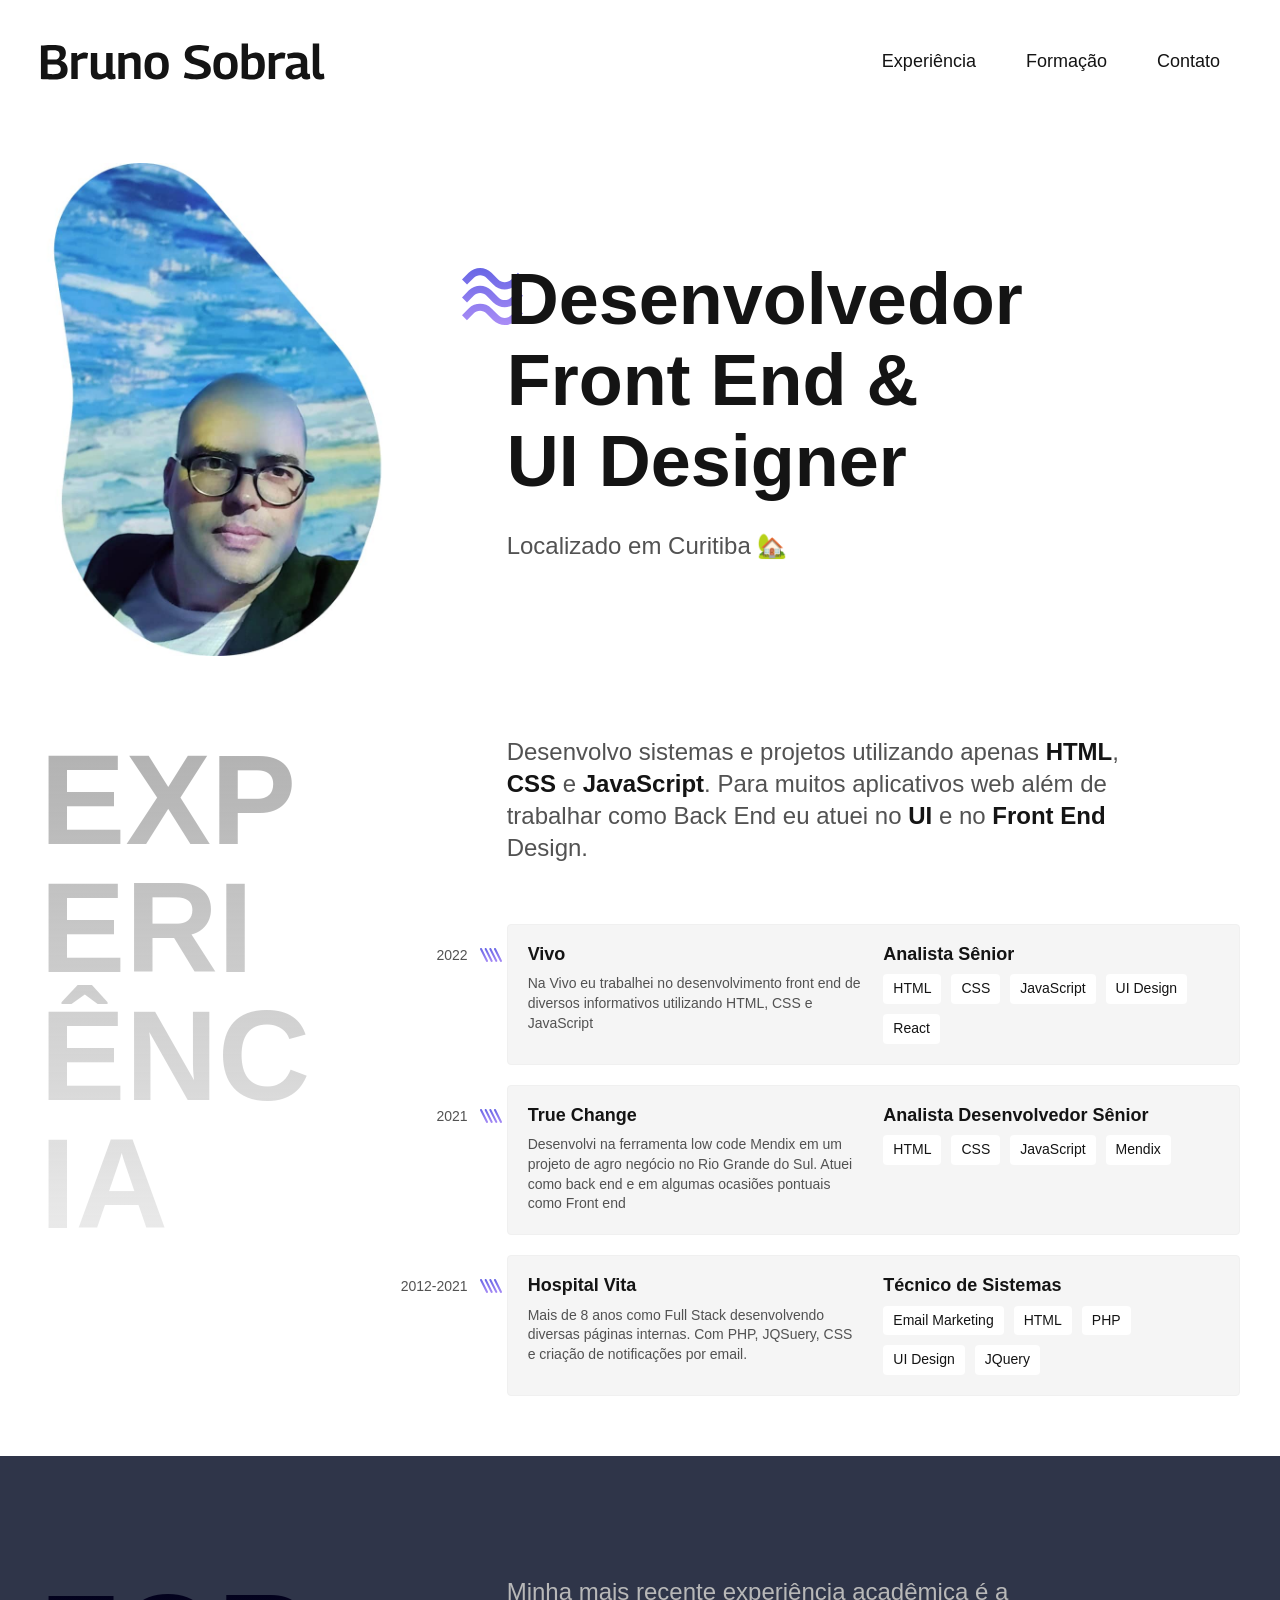
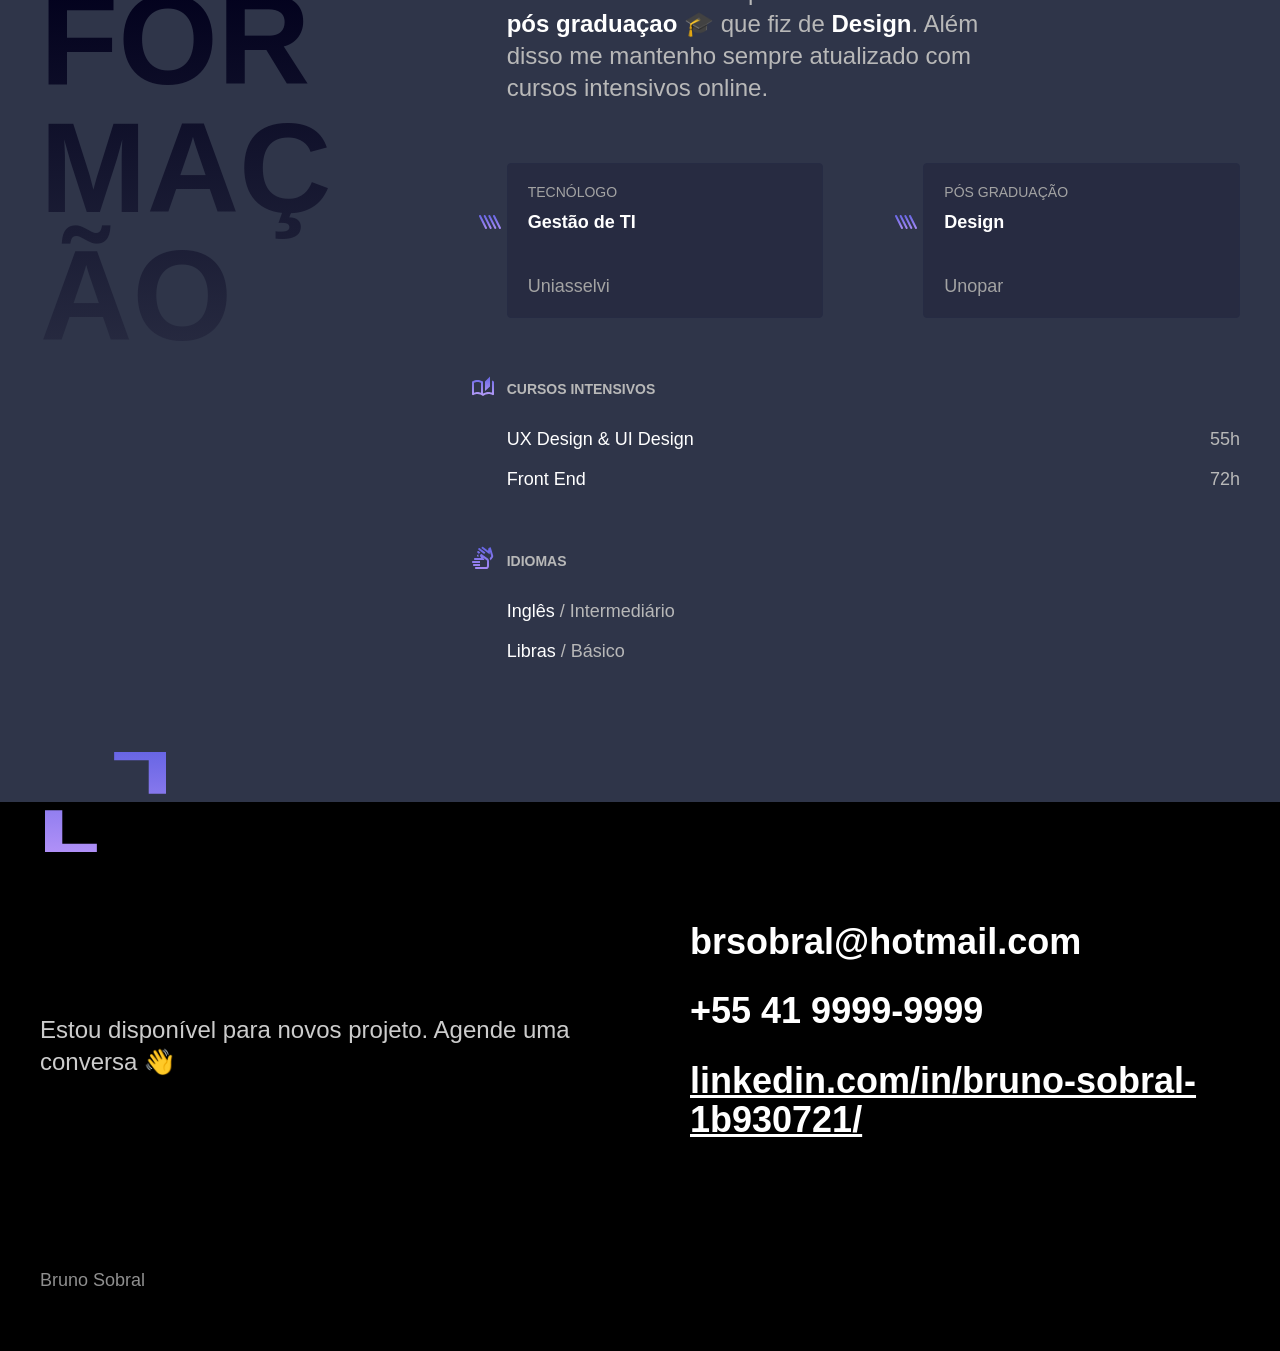
==== index.html @ 55699e75 "Commit inicial" ====
<!DOCTYPE html>
<html lang="pt-br">

<head>
  <meta charset="UTF-8">
  <meta name="viewport" content="width=device-width">
  <meta name="description" content="Desenvolvedor Front End & UI Designer Localizado em Curitiba">
  <title>Bruno Sobral - Desenvolvedor e Designer</title>
  <link rel="stylesheet" href="./css/style.min.css">
</head>

<body>
  <header class="header">
    <img src="./img2/marca.svg" alt="Bruno Sobral" width="285" height="37">
    <nav>
      <ul class="header-menu">
        <li><a href="#experiencia">Experiência</a></li>
        <li><a href="#formacao">Formação</a></li>
        <li><a href="#contato">Contato</a></li>
      </ul>
    </nav>
  </header>

  <main class="introducao">
    <img src="./img2/perfil.jpg" alt="Foto Perfil" width="387" height="520">
    <div>
      <h1>Desenvolvedor<br>Front End &<br> UI Designer</h1>
      <p>Localizado em Curitiba 🏡</p>
    </div>
  </main>

  <section class="experiencia" id="experiencia" aria-label="Experiência">
    <h2 class="subtitulo">Experiência</h2>
    <div>
      <p class="experiencia-texto">Desenvolvo sistemas e projetos
        utilizando apenas <strong>HTML</strong>,
        <strong>CSS</strong> e <strong>JavaScript</strong>.
        Para muitos aplicativos web além de trabalhar como Back End eu
        atuei no <strong>UI</strong> e no
        <strong>Front End</strong> Design.
      </p>

      <div class="empresa">
        <span class="empresa-ano">2022</span>
        <h3 class="empresa-titulo">Vivo</h3>
        <span class="empresa-titulo">Analista Sênior</span>
        <p class="empresa-texto">Na Vivo eu trabalhei no desenvolvimento front end de diversos informativos utilizando HTML, CSS e JavaScript</p>
        <ul class="empresa-habilidades">
          <li>HTML</li>
          <li>CSS</li>
          <li>JavaScript</li>
          <li>UI Design</li>
          <li>React</li>
        </ul>
      </div>

      <div class="empresa">
        <span class="empresa-ano">2021</span>
        <h3 class="empresa-titulo">True Change</h3>
        <span class="empresa-titulo">Analista Desenvolvedor Sênior</span>
        <p class="empresa-texto">Desenvolvi na ferramenta low code Mendix em um projeto de agro negócio no Rio Grande do Sul. Atuei como back end e em algumas ocasiões pontuais como Front end</p>
        <ul class="empresa-habilidades">
          <li>HTML</li>
          <li>CSS</li>
          <li>JavaScript</li>
          <li>Mendix</li>
        </ul>
      </div>

      <div class="empresa">
        <span class="empresa-ano">2012-2021</span>
        <h3 class="empresa-titulo">Hospital Vita</h3>
        <span class="empresa-titulo">Técnico de Sistemas</span>
        <p class="empresa-texto">Mais de 8 anos como Full Stack desenvolvendo diversas páginas internas. Com PHP, JQSuery, CSS e criação de notificações por email.</p>
        <ul class="empresa-habilidades">
          <li>Email Marketing</li>
          <li>HTML</li>
          <li>PHP</li>
          <li>UI Design</li>
          <li>JQuery</li>
        </ul>
      </div>
    </div>
  </section>

  <section class="formacao" id="formacao" aria-label="Formação">
    <div class="formacao-container">
      <h2 class="subtitulo">Formação</h2>
      <div>
        <p class="formacao-texto"> Minha mais recente
          experiência acadêmica é a
          <strong>pós graduaçao</strong> 🎓 que fiz de <strong>Design</strong>.
          Além disso me mantenho sempre atualizado
          com cursos intensivos online.
        </p>

        <ul class="faculdade-lista">
          <li class="faculdade">
            <span class="faculdade-tipo">Tecnólogo</span>
            <h3 class="faculdade-curso">Gestão de TI</h3>
            <span class="faculdade-instituicao">Uniasselvi</span>
          </li>
          <li class="faculdade">
            <span class="faculdade-tipo">Pós Graduação</span>
            <h3 class="faculdade-curso">Design</h3>
            <span class="faculdade-instituicao">Unopar</span>
          </li>
        </ul>

        <div class="formacao-extra">
          <div class="cursos">
            <h3>Cursos Intensivos</h3>
            <ul>
              <li>UX Design & UI Design <span>55h</span></li>
              <li>Front End <span>72h</span></li>
            </ul>
          </div>

          <div class="idiomas">
            <h3>Idiomas</h3>
            <ul>
              <li>Inglês <span>/ Intermediário</span></li>
              <li>Libras <span>/ Básico</span></li>
            </ul>
          </div>
        </div>

      </div>
    </div>
  </section>

  <footer class="footer" id="contato">
    <div class="footer-container">
      <p class="footer-texto">Estou disponível para novos projeto. Agende uma conversa 👋</p>
      <ul class="footer-contato">
        <li>brsobral@hotmail.com</li>
        <li>+55 41 9999-9999</li>
        <li><a href="/">linkedin.com/in/bruno-sobral-1b930721/</a></li>
      </ul>
      <p class="footer-copy">Bruno Sobral</p>
    </div>
  </footer>


</body>

</html>
---- css/style.min.css ----
.header{display:flex;justify-content:space-between;align-items:center;padding:40px 20px;margin:0 auto;max-width:1200px}.header-menu{display:flex;gap:10px;flex-wrap:wrap;justify-content:center}.header-menu a{font-size:1.125rem;line-height:1.3;padding:10px 20px;text-decoration:none;color:#141414;display:block}@media (max-width:800px){.header{flex-direction:column;gap:40px;padding:20px}.header a{background:#f5f5f5;border-radius:4px}}body{margin:0;font-family:"Fira Sans",Arial,sans-serif;color:#141414}h1,h2,h3,p{margin:0}ul{margin:0;padding:0;list-style:none}img{max-width:100%;height:auto;display:block}.subtitulo{font-size:8rem;line-height:1;text-transform:uppercase;word-break:break-all;max-width:4ch}@media (max-width:800px){.subtitulo{font-size:3rem;text-transform:capitalize;max-width:initial!important}}.introducao{max-width:1200px;padding:40px 20px;margin:0 auto;display:grid;grid-template-columns:1fr 2fr;gap:100px;align-items:center}.introducao h1{font-size:4.5rem;line-height:1.125;margin-bottom:30px;position:relative}.introducao h1::before{content:"";display:block;width:61px;height:57px;background:url("../img2/ondas2.svg") no-repeat center;position:absolute;z-index:-1;top:9px;left:-45px}.introducao p{font-size:1.5rem;color:#525252}@media (max-width:1000px){.introducao h1{font-size:3rem}}@media (max-width:800px){.introducao{grid-template-columns:1fr 1fr;gap:40px}.introducao h1{font-size:2rem}.introducao h1::before{background:url("../img2/setas_big_icon.svg") no-repeat center;width:30px;height:10px;left:0;top:-10px}}@media (max-width:400px){.introducao img{display:none}.introducao{grid-template-columns:1fr}}.experiencia{max-width:1200px;padding:40px 20px;margin:0 auto;display:grid;grid-template-columns:1fr 2fr;gap:100px}.experiencia .subtitulo{background:linear-gradient(#8f8f8fb3,#fff);-webkit-background-clip:text;-webkit-text-fill-color:transparent;-moz-text-fill-color:transparent;-moz-background-clip:text}.experiencia-texto{font-size:1.5rem;line-height:1.33;margin-bottom:60px;max-width:50ch;color:#525252}.experiencia-texto strong{color:#141414}.empresa{display:grid;grid-template-columns:1fr 1fr;padding:20px;background:#f5f5f5;border:1px solid #f0f0f0;margin-bottom:20px;border-radius:4px;position:relative;gap:10px 20px}.empresa::before{content:"";display:block;width:22.04px;height:14.04px;background:url("../img2/chuva.svg");position:absolute;top:23px;left:-28px}.empresa-ano{position:absolute;top:22px;left:-120px;color:#525252;font-size:.875rem;width:80px;text-align:right}.empresa-titulo{font-size:1.125rem;line-height:1.1;font-weight:700}.empresa-texto{font-size:.875rem;line-height:1.4;color:#525252}.empresa-habilidades{display:flex;flex-wrap:wrap;gap:10px;align-content:start}.empresa-habilidades li{font-size:.875rem;line-height:1.4;border-radius:4px;background:#fff;padding:5px 10px}@media (max-width:800px){.experiencia{grid-template-columns:1fr;gap:40px}.experiencia .subtitulo{color:#e0e0e0;-webkit-text-fill-color:#141414;padding:0!important}.experiencia-texto{font-size:1.25rem}.empresa-ano{position:initial;order:1;width:initial;text-align:left}.empresa::before{width:17.25px;height:16px;background:url("../img2/ondas.svg");top:21px;left:-10px}}@media (max-width:400px){.empresa{grid-template-columns:1fr}}.formacao{background:#2f3549;color:#fff}.formacao-container{max-width:1200px;padding:120px 20px;margin:0 auto;display:grid;grid-template-columns:1fr 2fr;gap:100px;position:relative}.formacao-container::after{content:"";display:block;width:130px;height:100px;background:url(../img2/setas2.svg) no-repeat center;position:absolute;bottom:-50px;left:20px}.formacao .subtitulo{background:linear-gradient(#01001c,#484f60);-webkit-background-clip:text;-webkit-text-fill-color:transparent;-moz-text-fill-color:transparent;-moz-background-clip:text;max-width:5ch}.formacao-texto{font-size:1.5rem;line-height:1.33;max-width:40ch;margin-bottom:60px;color:#b8b8b8}.formacao-texto strong{color:#fff}.faculdade-lista{display:flex;flex-wrap:wrap;gap:100px;margin-bottom:60px}.faculdade{background:#272b41;padding:20px;border-radius:4px;flex:1;display:flex;flex-direction:column;border:1px solid #262b43}.faculdade-tipo{font-size:.875rem;text-transform:uppercase;color:#a3a3a3;margin-bottom:10px}.faculdade-curso{flex:1;font-size:1.125rem;line-height:1.4;margin-bottom:40px;position:relative}.faculdade-curso::before{content:"";display:block;width:22.04px;height:14.04px;background:url("../img2/chuva.svg");position:absolute;left:-49px;top:5px}.faculdade-instituicao{font-size:1.125rem;color:#a3a3a3}.cursos{margin-bottom:60px}.formacao-extra h3{font-size:.875rem;line-height:1.4rem;color:#b8b8b8;text-transform:uppercase;margin-bottom:30px;position:relative}.formacao-extra h3::before{display:block;content:"";width:24px;height:24px;background:url(../img2/book.svg) no-repeat center center;position:absolute;left:-36px;top:-4px}.cursos h3::before{background:url(../img2/book.svg) no-repeat center center}.idiomas h3::before{background:url(../img2/language.svg) no-repeat center center}.formacao-extra li{font-size:1.125rem;line-height:1.1;margin-bottom:20px}.formacao-extra span{color:#b8b8b8}.cursos li{display:flex;justify-content:space-between}@media (max-width:800px){.formacao-container{grid-template-columns:1fr;padding:60px 20px;gap:40px}.formacao .subtitulo{color:#fff;-webkit-text-fill-color:#fff}.formacao-texto{font-size:1.25rem}.faculdade-lista{gap:60px}.formacao-extra h3::before{position:initial;margin-bottom:10px}.faculdade-curso::before{background:url("../img2/ondas.svg");width:17.25px;height:16px;left:-29px;top:3px}}@media (max-width:400px){.faculdade-lista{gap:40px}}.footer{background:#000}.footer-container{max-width:1200px;padding:120px 20px 60px 20px;margin:0 auto;display:grid;grid-template-columns:1fr 1fr;gap:100px;align-items:center}.footer-texto{font-size:1.5rem;line-height:1.33;color:#ccc}.footer-contato li{font-weight:700;font-size:2.25rem;line-height:1.1;color:#fff;margin-bottom:30px}.footer-contato li a{color:#fff}.footer-copy{grid-column:1/-1;font-size:1.125rem;color:#8f8f8f}@media (max-width:800px){.footer-container{grid-template-columns:1fr;gap:40px}.footer-contato li{font-size:1.5rem}}
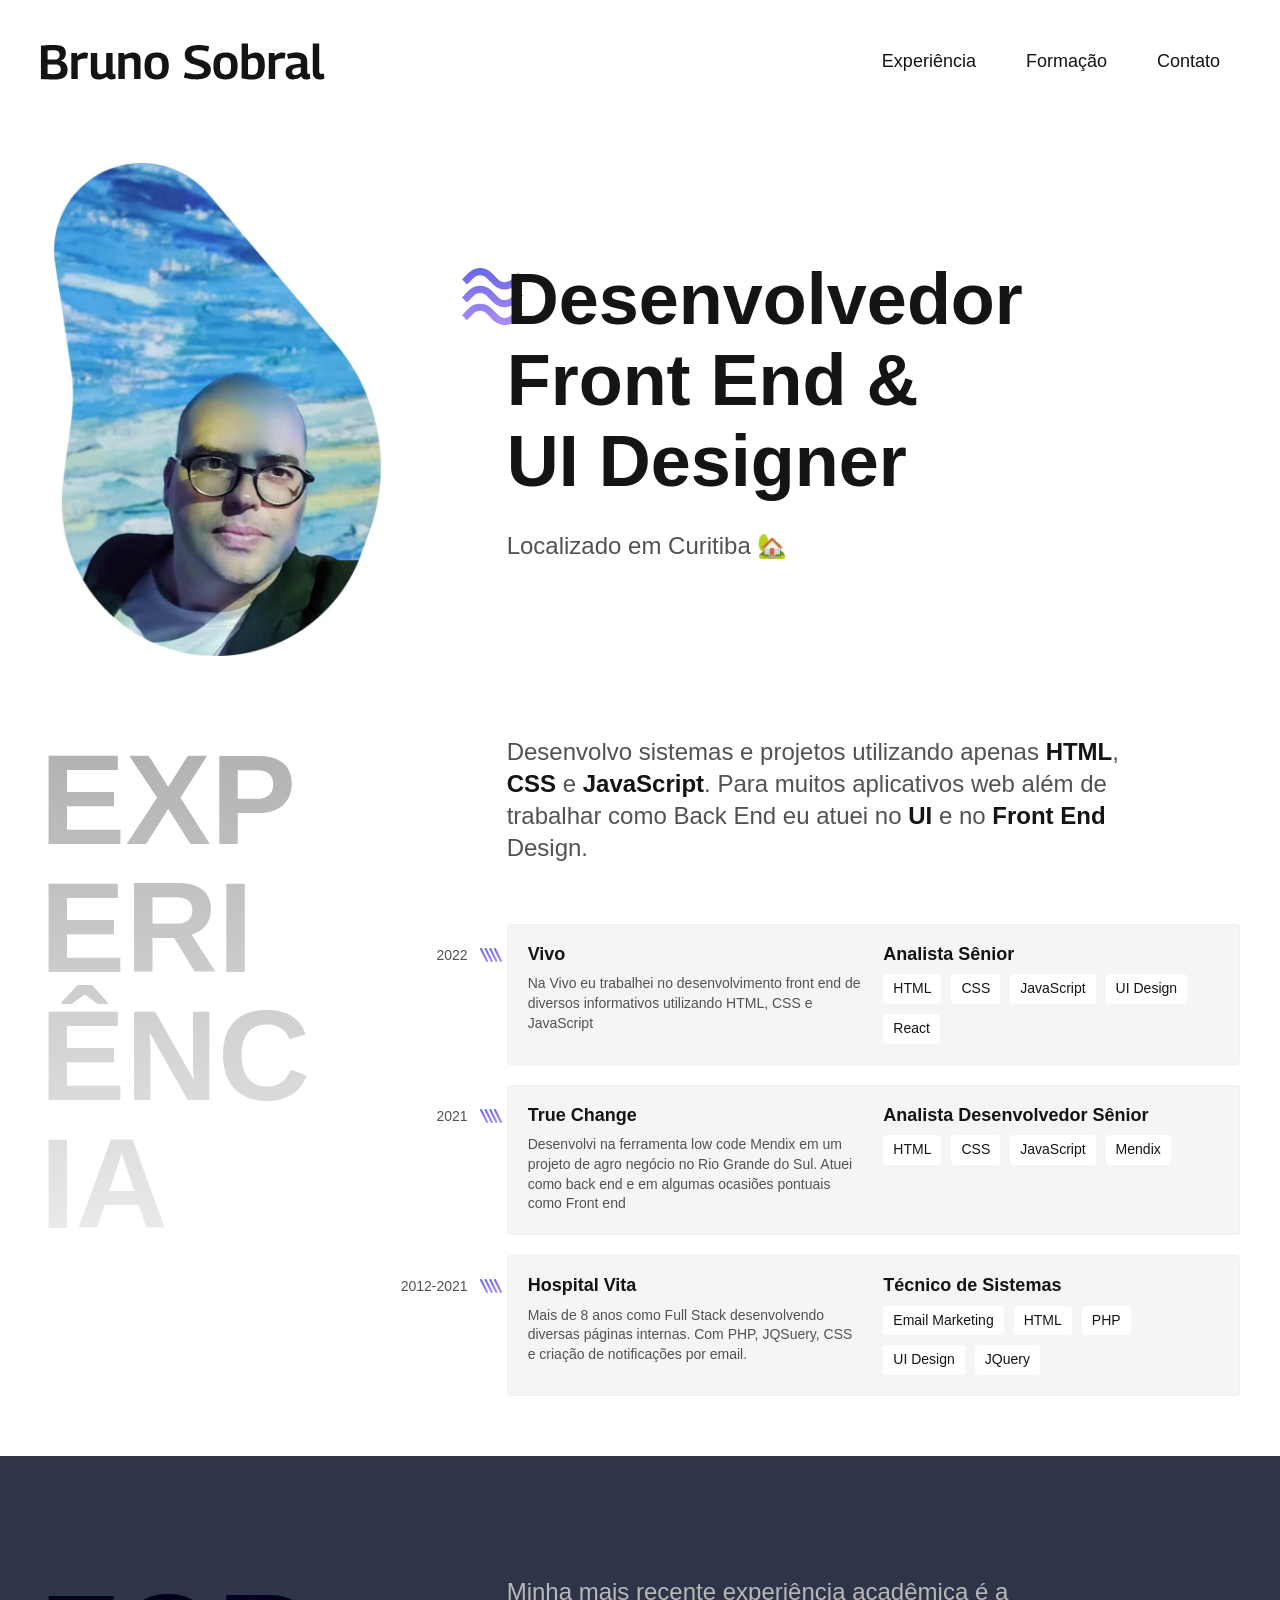
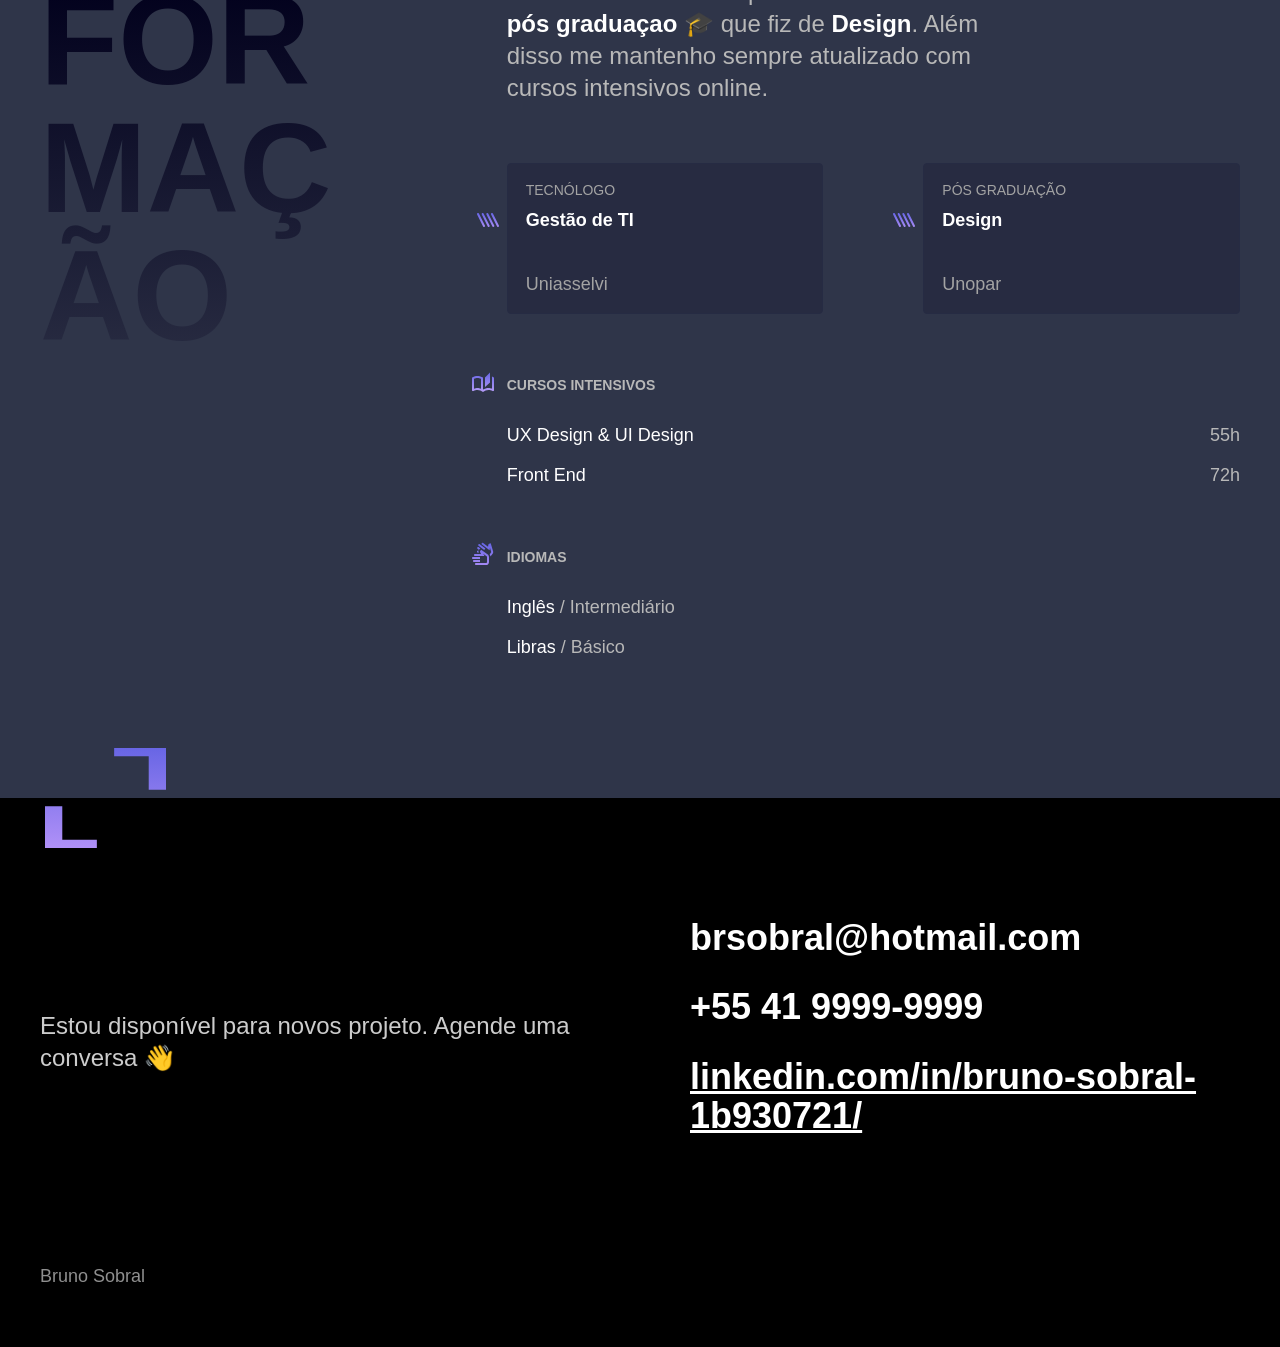
==== commit bd57714f: "favicon" ====
--- a/index.html
+++ b/index.html
@@ -7,6 +7,7 @@
   <meta name="description" content="Desenvolvedor Front End & UI Designer Localizado em Curitiba">
   <title>Bruno Sobral - Desenvolvedor e Designer</title>
   <link rel="stylesheet" href="./css/style.min.css">
+  <link rel="icon" href="./favicon.svg" type="image/sgv+xml">
 </head>
 
 <body>
--- a/css/style.min.css
+++ b/css/style.min.css
@@ -1 +1 @@
-.header{display:flex;justify-content:space-between;align-items:center;padding:40px 20px;margin:0 auto;max-width:1200px}.header-menu{display:flex;gap:10px;flex-wrap:wrap;justify-content:center}.header-menu a{font-size:1.125rem;line-height:1.3;padding:10px 20px;text-decoration:none;color:#141414;display:block}@media (max-width:800px){.header{flex-direction:column;gap:40px;padding:20px}.header a{background:#f5f5f5;border-radius:4px}}body{margin:0;font-family:"Fira Sans",Arial,sans-serif;color:#141414}h1,h2,h3,p{margin:0}ul{margin:0;padding:0;list-style:none}img{max-width:100%;height:auto;display:block}.subtitulo{font-size:8rem;line-height:1;text-transform:uppercase;word-break:break-all;max-width:4ch}@media (max-width:800px){.subtitulo{font-size:3rem;text-transform:capitalize;max-width:initial!important}}.introducao{max-width:1200px;padding:40px 20px;margin:0 auto;display:grid;grid-template-columns:1fr 2fr;gap:100px;align-items:center}.introducao h1{font-size:4.5rem;line-height:1.125;margin-bottom:30px;position:relative}.introducao h1::before{content:"";display:block;width:61px;height:57px;background:url("../img2/ondas2.svg") no-repeat center;position:absolute;z-index:-1;top:9px;left:-45px}.introducao p{font-size:1.5rem;color:#525252}@media (max-width:1000px){.introducao h1{font-size:3rem}}@media (max-width:800px){.introducao{grid-template-columns:1fr 1fr;gap:40px}.introducao h1{font-size:2rem}.introducao h1::before{background:url("../img2/setas_big_icon.svg") no-repeat center;width:30px;height:10px;left:0;top:-10px}}@media (max-width:400px){.introducao img{display:none}.introducao{grid-template-columns:1fr}}.experiencia{max-width:1200px;padding:40px 20px;margin:0 auto;display:grid;grid-template-columns:1fr 2fr;gap:100px}.experiencia .subtitulo{background:linear-gradient(#8f8f8fb3,#fff);-webkit-background-clip:text;-webkit-text-fill-color:transparent;-moz-text-fill-color:transparent;-moz-background-clip:text}.experiencia-texto{font-size:1.5rem;line-height:1.33;margin-bottom:60px;max-width:50ch;color:#525252}.experiencia-texto strong{color:#141414}.empresa{display:grid;grid-template-columns:1fr 1fr;padding:20px;background:#f5f5f5;border:1px solid #f0f0f0;margin-bottom:20px;border-radius:4px;position:relative;gap:10px 20px}.empresa::before{content:"";display:block;width:22.04px;height:14.04px;background:url("../img2/chuva.svg");position:absolute;top:23px;left:-28px}.empresa-ano{position:absolute;top:22px;left:-120px;color:#525252;font-size:.875rem;width:80px;text-align:right}.empresa-titulo{font-size:1.125rem;line-height:1.1;font-weight:700}.empresa-texto{font-size:.875rem;line-height:1.4;color:#525252}.empresa-habilidades{display:flex;flex-wrap:wrap;gap:10px;align-content:start}.empresa-habilidades li{font-size:.875rem;line-height:1.4;border-radius:4px;background:#fff;padding:5px 10px}@media (max-width:800px){.experiencia{grid-template-columns:1fr;gap:40px}.experiencia .subtitulo{color:#e0e0e0;-webkit-text-fill-color:#141414;padding:0!important}.experiencia-texto{font-size:1.25rem}.empresa-ano{position:initial;order:1;width:initial;text-align:left}.empresa::before{width:17.25px;height:16px;background:url("../img2/ondas.svg");top:21px;left:-10px}}@media (max-width:400px){.empresa{grid-template-columns:1fr}}.formacao{background:#2f3549;color:#fff}.formacao-container{max-width:1200px;padding:120px 20px;margin:0 auto;display:grid;grid-template-columns:1fr 2fr;gap:100px;position:relative}.formacao-container::after{content:"";display:block;width:130px;height:100px;background:url(../img2/setas2.svg) no-repeat center;position:absolute;bottom:-50px;left:20px}.formacao .subtitulo{background:linear-gradient(#01001c,#484f60);-webkit-background-clip:text;-webkit-text-fill-color:transparent;-moz-text-fill-color:transparent;-moz-background-clip:text;max-width:5ch}.formacao-texto{font-size:1.5rem;line-height:1.33;max-width:40ch;margin-bottom:60px;color:#b8b8b8}.formacao-texto strong{color:#fff}.faculdade-lista{display:flex;flex-wrap:wrap;gap:100px;margin-bottom:60px}.faculdade{background:#272b41;padding:20px;border-radius:4px;flex:1;display:flex;flex-direction:column;border:1px solid #262b43}.faculdade-tipo{font-size:.875rem;text-transform:uppercase;color:#a3a3a3;margin-bottom:10px}.faculdade-curso{flex:1;font-size:1.125rem;line-height:1.4;margin-bottom:40px;position:relative}.faculdade-curso::before{content:"";display:block;width:22.04px;height:14.04px;background:url("../img2/chuva.svg");position:absolute;left:-49px;top:5px}.faculdade-instituicao{font-size:1.125rem;color:#a3a3a3}.cursos{margin-bottom:60px}.formacao-extra h3{font-size:.875rem;line-height:1.4rem;color:#b8b8b8;text-transform:uppercase;margin-bottom:30px;position:relative}.formacao-extra h3::before{display:block;content:"";width:24px;height:24px;background:url(../img2/book.svg) no-repeat center center;position:absolute;left:-36px;top:-4px}.cursos h3::before{background:url(../img2/book.svg) no-repeat center center}.idiomas h3::before{background:url(../img2/language.svg) no-repeat center center}.formacao-extra li{font-size:1.125rem;line-height:1.1;margin-bottom:20px}.formacao-extra span{color:#b8b8b8}.cursos li{display:flex;justify-content:space-between}@media (max-width:800px){.formacao-container{grid-template-columns:1fr;padding:60px 20px;gap:40px}.formacao .subtitulo{color:#fff;-webkit-text-fill-color:#fff}.formacao-texto{font-size:1.25rem}.faculdade-lista{gap:60px}.formacao-extra h3::before{position:initial;margin-bottom:10px}.faculdade-curso::before{background:url("../img2/ondas.svg");width:17.25px;height:16px;left:-29px;top:3px}}@media (max-width:400px){.faculdade-lista{gap:40px}}.footer{background:#000}.footer-container{max-width:1200px;padding:120px 20px 60px 20px;margin:0 auto;display:grid;grid-template-columns:1fr 1fr;gap:100px;align-items:center}.footer-texto{font-size:1.5rem;line-height:1.33;color:#ccc}.footer-contato li{font-weight:700;font-size:2.25rem;line-height:1.1;color:#fff;margin-bottom:30px}.footer-contato li a{color:#fff}.footer-copy{grid-column:1/-1;font-size:1.125rem;color:#8f8f8f}@media (max-width:800px){.footer-container{grid-template-columns:1fr;gap:40px}.footer-contato li{font-size:1.5rem}}+.header{display:flex;justify-content:space-between;align-items:center;padding:40px 20px;margin:0 auto;max-width:1200px}.header-menu{display:flex;gap:10px;flex-wrap:wrap;justify-content:center}.header-menu a{font-size:1.125rem;line-height:1.3;padding:10px 20px;text-decoration:none;color:#141414;display:block}@media (max-width:800px){.header{flex-direction:column;gap:40px;padding:20px}.header a{background:#f5f5f5;border-radius:4px}}body{margin:0;font-family:"Fira Sans",Arial,sans-serif;color:#141414}h1,h2,h3,p{margin:0}ul{margin:0;padding:0;list-style:none}img{max-width:100%;height:auto;display:block}.subtitulo{font-size:8rem;line-height:1;text-transform:uppercase;word-break:break-all;max-width:4ch}@media (max-width:800px){.subtitulo{font-size:3rem;text-transform:capitalize;max-width:initial!important}}.introducao{max-width:1200px;padding:40px 20px;margin:0 auto;display:grid;grid-template-columns:1fr 2fr;gap:100px;align-items:center}.introducao h1{font-size:4.5rem;line-height:1.125;margin-bottom:30px;position:relative}.introducao h1::before{content:"";display:block;width:61px;height:57px;background:url("../img2/ondas2.svg") no-repeat center;position:absolute;z-index:-1;top:9px;left:-45px}.introducao p{font-size:1.5rem;color:#525252}@media (max-width:1000px){.introducao h1{font-size:3rem}}@media (max-width:800px){.introducao{grid-template-columns:1fr 1fr;gap:40px}.introducao h1{font-size:2rem}.introducao h1::before{background:url("../img2/setas_big_icon.svg") no-repeat center;width:30px;height:10px;left:0;top:-10px}}@media (max-width:400px){.introducao img{display:none}.introducao{grid-template-columns:1fr}}.experiencia{max-width:1200px;padding:40px 20px;margin:0 auto;display:grid;grid-template-columns:1fr 2fr;gap:100px}.experiencia .subtitulo{background:linear-gradient(#8f8f8fb3,#fff);-webkit-background-clip:text;-webkit-text-fill-color:transparent;-moz-text-fill-color:transparent;-moz-background-clip:text}.experiencia-texto{font-size:1.5rem;line-height:1.33;margin-bottom:60px;max-width:50ch;color:#525252}.experiencia-texto strong{color:#141414}.empresa{display:grid;grid-template-columns:1fr 1fr;padding:20px;background:#f5f5f5;border:1px solid #f0f0f0;margin-bottom:20px;border-radius:4px;position:relative;gap:10px 20px}.empresa::before{content:"";display:block;width:22.04px;height:14.04px;background:url("../img2/chuva.svg");position:absolute;top:23px;left:-28px}.empresa-ano{position:absolute;top:22px;left:-120px;color:#525252;font-size:.875rem;width:80px;text-align:right}.empresa-titulo{font-size:1.125rem;line-height:1.1;font-weight:700}.empresa-texto{font-size:.875rem;line-height:1.4;color:#525252}.empresa-habilidades{display:flex;flex-wrap:wrap;gap:10px;align-content:start}.empresa-habilidades li{font-size:.875rem;line-height:1.4;border-radius:4px;background:#fff;padding:5px 10px}@media (max-width:800px){.experiencia{grid-template-columns:1fr;gap:40px}.experiencia .subtitulo{color:#e0e0e0;-webkit-text-fill-color:#141414;padding:0!important}.experiencia-texto{font-size:1.25rem}.empresa-ano{position:initial;order:1;width:initial;text-align:left}.empresa::before{width:17.25px;height:16px;background:url("../img2/ondas.svg");top:21px;left:-10px}}@media (max-width:400px){.empresa{grid-template-columns:1fr}}.formacao{background:#2f3549;color:#fff}.formacao-container{max-width:1200px;padding:120px 20px;margin:0 auto;display:grid;grid-template-columns:1fr 2fr;gap:100px;position:relative}.formacao-container::after{content:"";display:block;width:130px;height:100px;background:url(../img2/setas2.svg) no-repeat center;position:absolute;bottom:-50px;left:20px}.formacao .subtitulo{background:linear-gradient(#01001c,#484f60);-webkit-background-clip:text;-webkit-text-fill-color:transparent;-moz-text-fill-color:transparent;-moz-background-clip:text;max-width:5ch}.formacao-texto{font-size:1.5rem;line-height:1.33;max-width:40ch;margin-bottom:60px;color:#b8b8b8}.formacao-texto strong{color:#fff}.faculdade-lista{display:flex;flex-wrap:wrap;gap:100px;margin-bottom:60px}.faculdade{background:#272b41;padding:18px;border-radius:4px;flex:1;display:flex;flex-direction:column;border:1px solid #262b43}.faculdade-tipo{font-size:.875rem;text-transform:uppercase;color:#a3a3a3;margin-bottom:10px}.faculdade-curso{flex:1;font-size:1.125rem;line-height:1.4;margin-bottom:40px;position:relative}.faculdade-curso::before{content:"";display:block;width:22.04px;height:14.04px;background:url("../img2/chuva.svg");position:absolute;left:-49px;top:5px}.faculdade-instituicao{font-size:1.125rem;color:#a3a3a3}.cursos{margin-bottom:60px}.formacao-extra h3{font-size:.875rem;line-height:1.4rem;color:#b8b8b8;text-transform:uppercase;margin-bottom:30px;position:relative}.formacao-extra h3::before{display:block;content:"";width:24px;height:24px;background:url(../img2/book.svg) no-repeat center center;position:absolute;left:-36px;top:-4px}.cursos h3::before{background:url(../img2/book.svg) no-repeat center center}.idiomas h3::before{background:url(../img2/language.svg) no-repeat center center}.formacao-extra li{font-size:1.125rem;line-height:1.1;margin-bottom:20px}.formacao-extra span{color:#b8b8b8}.cursos li{display:flex;justify-content:space-between}@media (max-width:800px){.formacao-container{grid-template-columns:1fr;padding:60px 20px;gap:40px}.formacao .subtitulo{color:#fff;-webkit-text-fill-color:#fff}.formacao-texto{font-size:1.25rem}.faculdade-lista{gap:60px}.formacao-extra h3::before{position:initial;margin-bottom:10px}.faculdade-curso::before{background:url("../img2/ondas.svg");width:17.25px;height:16px;left:-29px;top:3px}}@media (max-width:400px){.faculdade-lista{gap:40px}}.footer{background:#000}.footer-container{max-width:1200px;padding:120px 20px 60px 20px;margin:0 auto;display:grid;grid-template-columns:1fr 1fr;gap:100px;align-items:center}.footer-texto{font-size:1.5rem;line-height:1.33;color:#ccc}.footer-contato li{font-weight:700;font-size:2.25rem;line-height:1.1;color:#fff;margin-bottom:30px}.footer-contato li a{color:#fff}.footer-copy{grid-column:1/-1;font-size:1.125rem;color:#8f8f8f}@media (max-width:800px){.footer-container{grid-template-columns:1fr;gap:40px}.footer-contato li{font-size:1.5rem}}
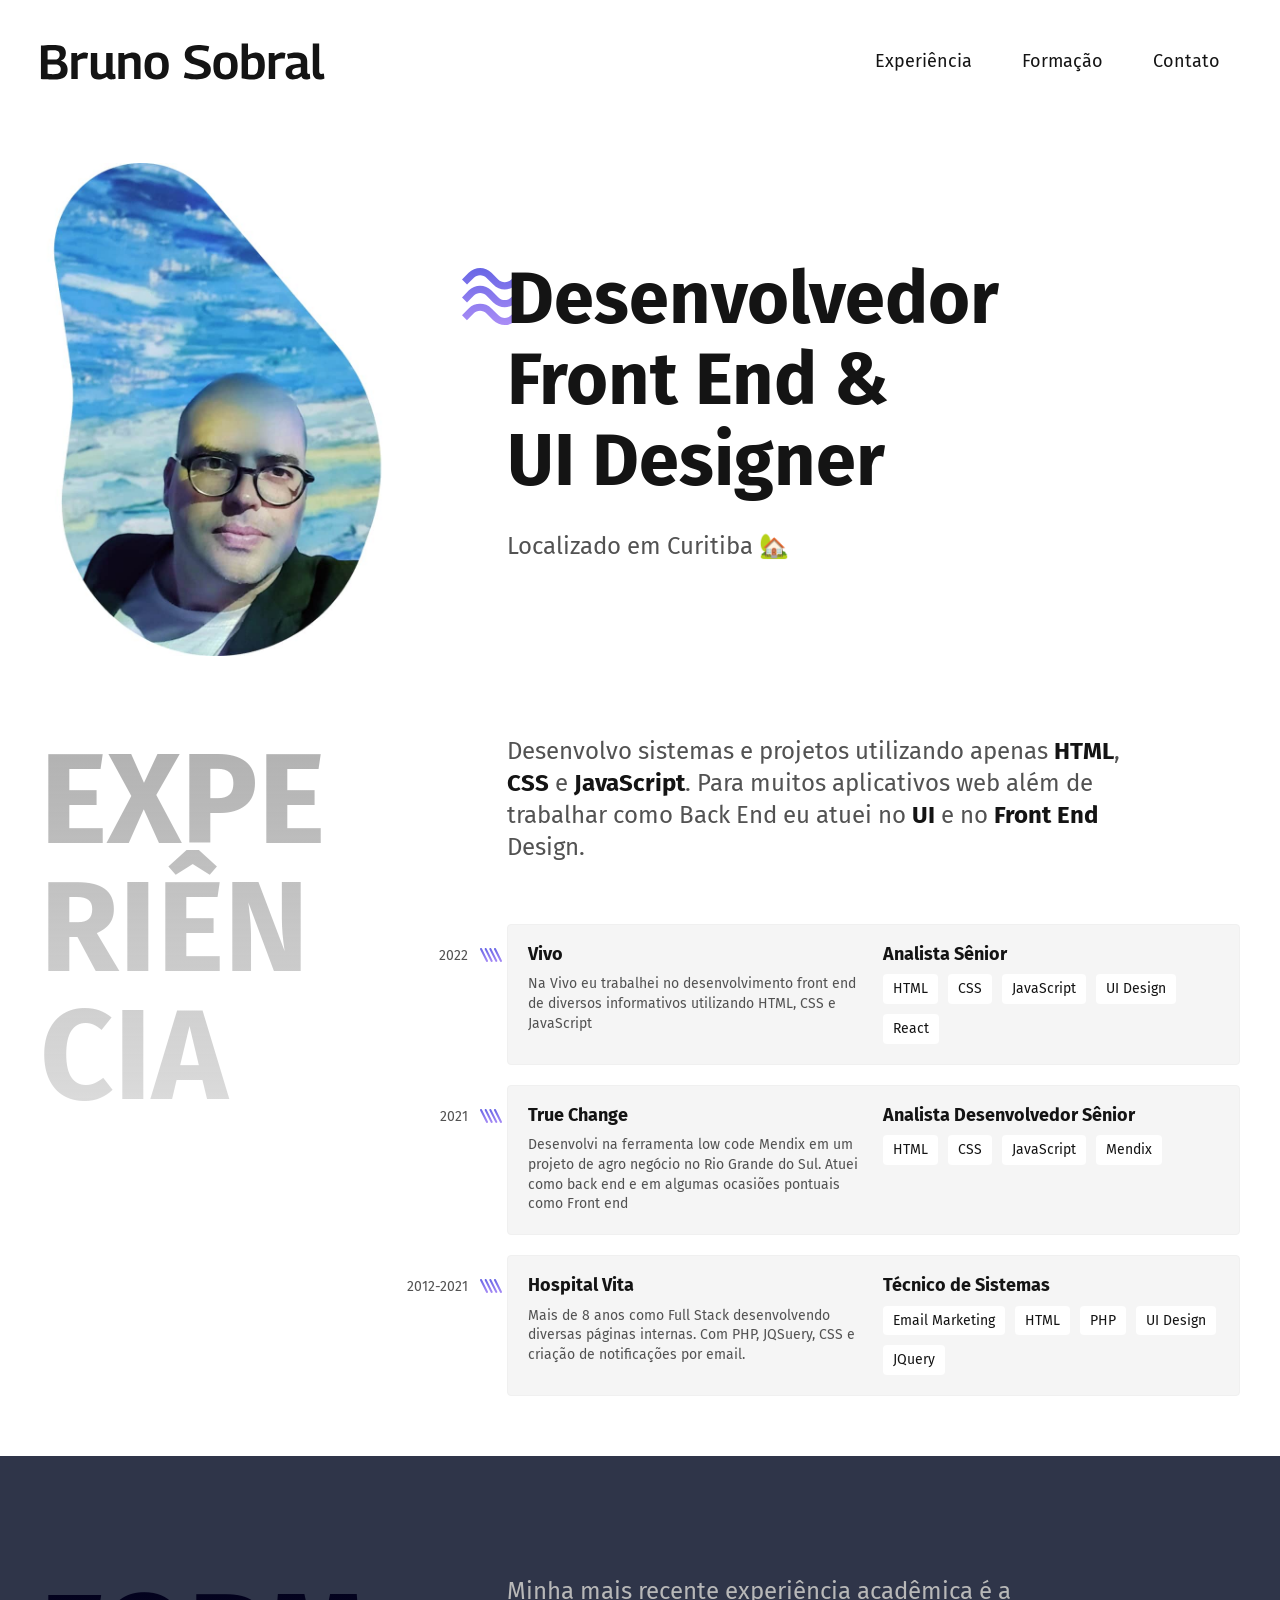
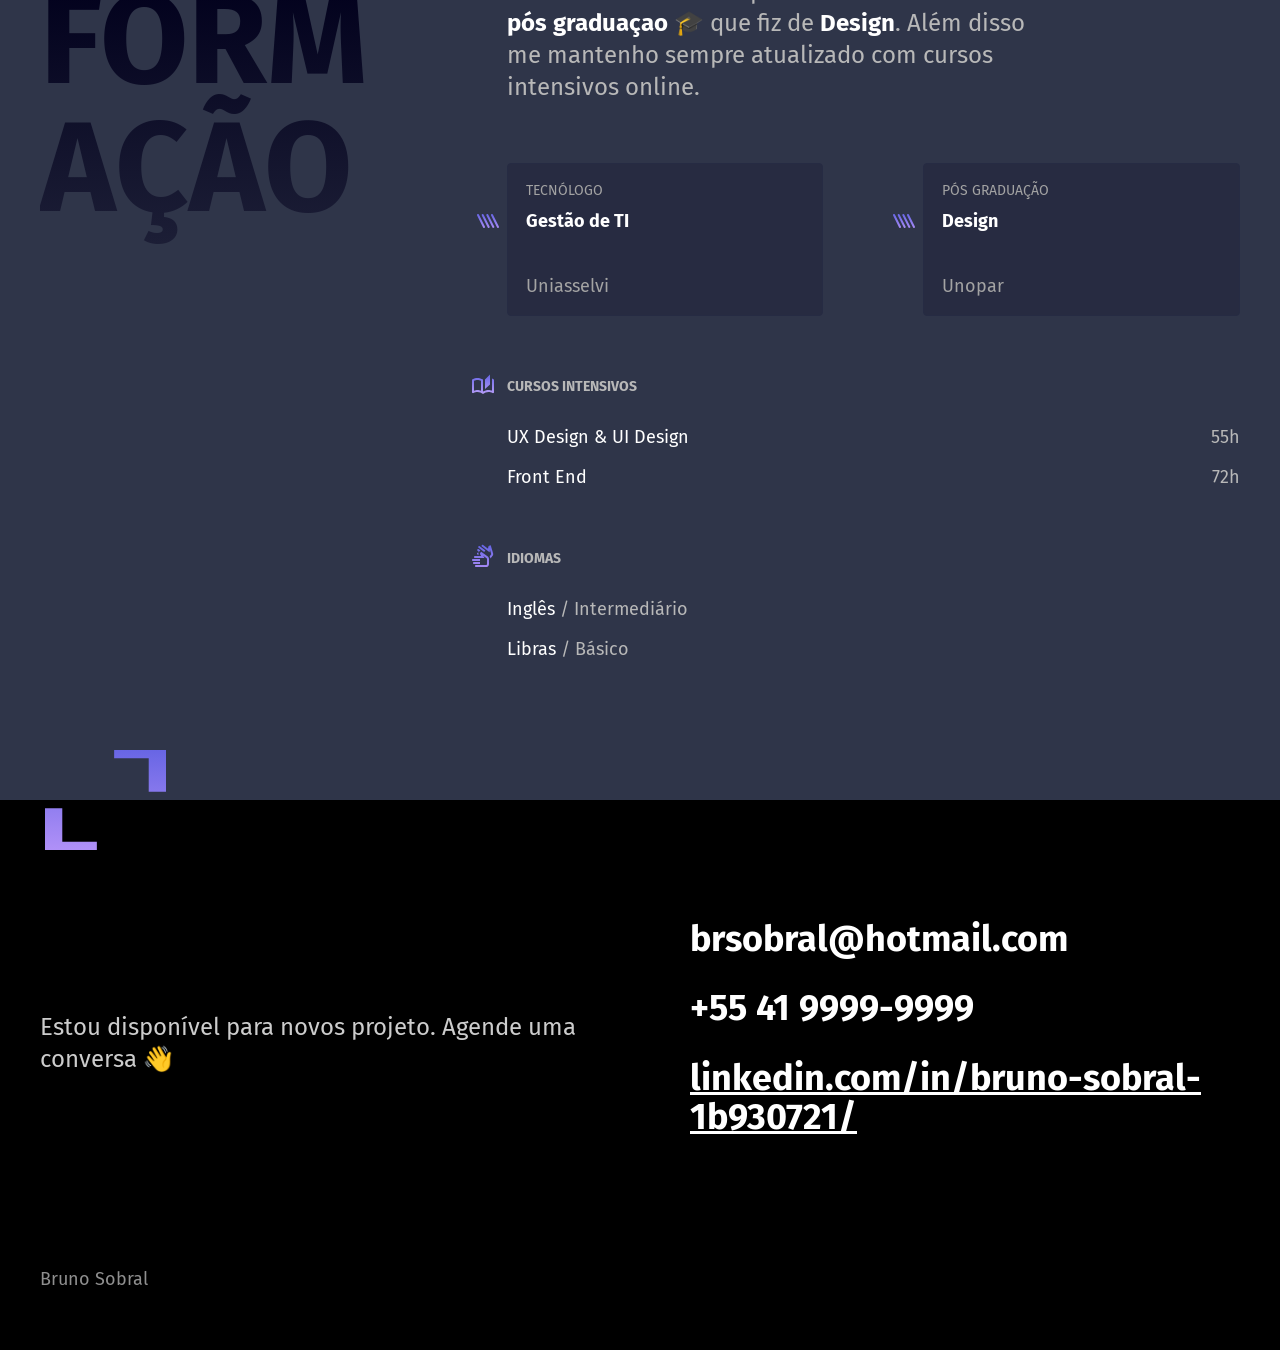
==== commit e173a937: "google fonts" ====
--- a/index.html
+++ b/index.html
@@ -8,6 +8,9 @@
   <title>Bruno Sobral - Desenvolvedor e Designer</title>
   <link rel="stylesheet" href="./css/style.min.css">
   <link rel="icon" href="./favicon.svg" type="image/sgv+xml">
+  <link rel="preconnect" href="https://fonts.googleapis.com">
+  <link rel="preconnect" href="https://fonts.gstatic.com" crossorigin>
+  <link href="https://fonts.googleapis.com/css2?family=Fira+Sans:wght@400;700&display=swap" rel="stylesheet">
 </head>
 
 <body>
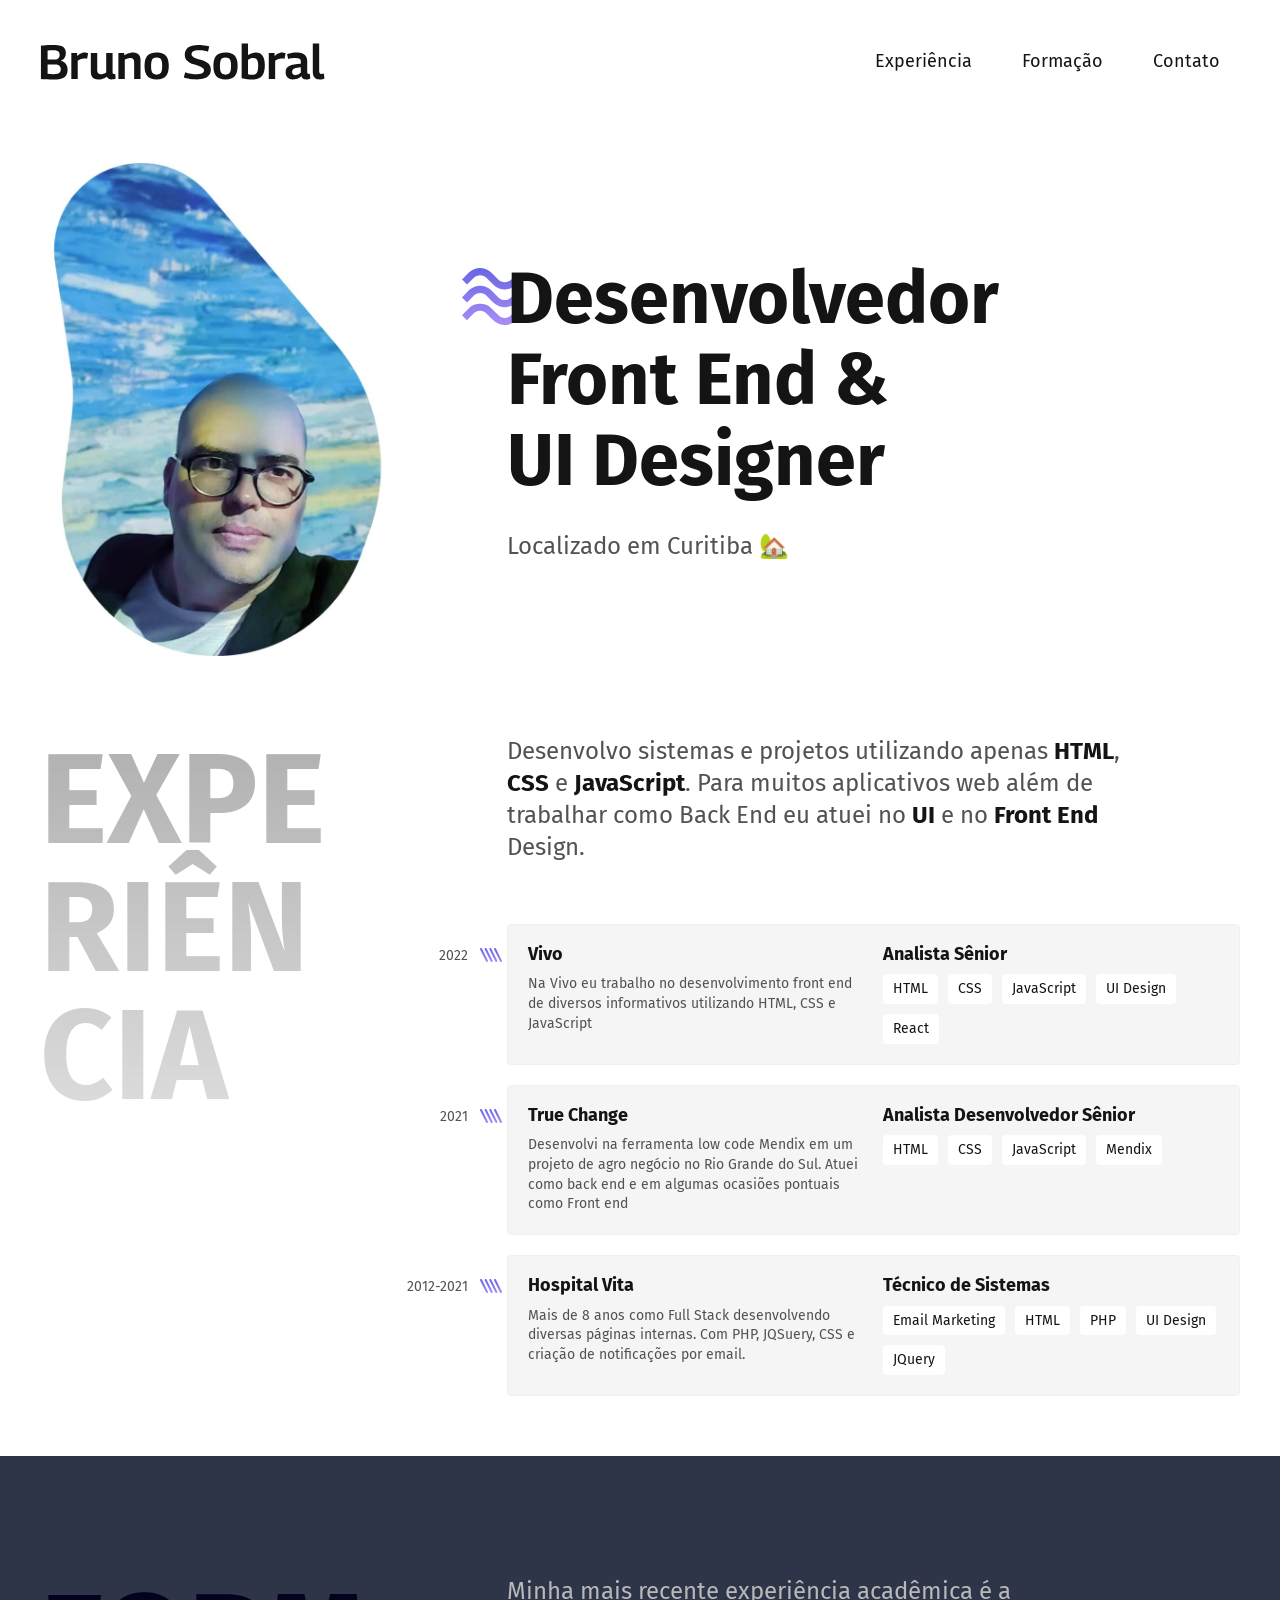
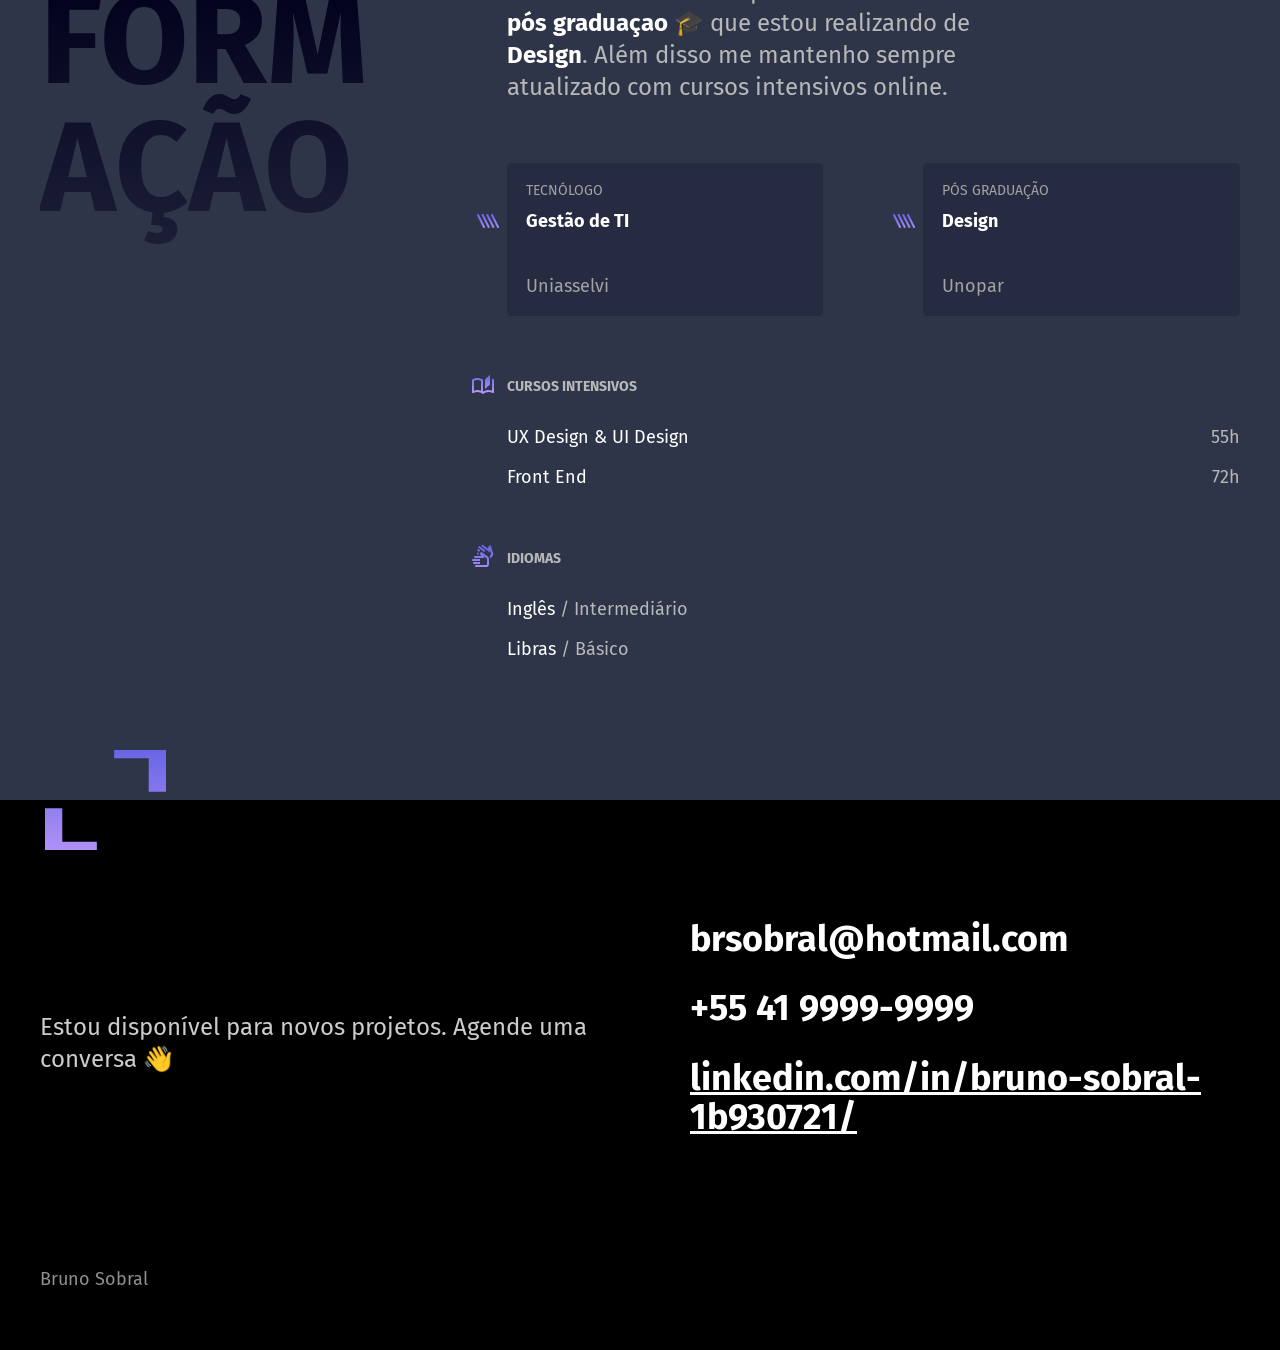
==== commit f4f42883: "ajustres textos" ====
--- a/index.html
+++ b/index.html
@@ -48,7 +48,7 @@
         <span class="empresa-ano">2022</span>
         <h3 class="empresa-titulo">Vivo</h3>
         <span class="empresa-titulo">Analista Sênior</span>
-        <p class="empresa-texto">Na Vivo eu trabalhei no desenvolvimento front end de diversos informativos utilizando HTML, CSS e JavaScript</p>
+        <p class="empresa-texto">Na Vivo eu trabalho no desenvolvimento front end de diversos informativos utilizando HTML, CSS e JavaScript</p>
         <ul class="empresa-habilidades">
           <li>HTML</li>
           <li>CSS</li>
@@ -93,7 +93,7 @@
       <div>
         <p class="formacao-texto"> Minha mais recente
           experiência acadêmica é a
-          <strong>pós graduaçao</strong> 🎓 que fiz de <strong>Design</strong>.
+          <strong>pós graduaçao</strong> 🎓 que estou realizando de <strong>Design</strong>.
           Além disso me mantenho sempre atualizado
           com cursos intensivos online.
         </p>
@@ -135,7 +135,7 @@
 
   <footer class="footer" id="contato">
     <div class="footer-container">
-      <p class="footer-texto">Estou disponível para novos projeto. Agende uma conversa 👋</p>
+      <p class="footer-texto">Estou disponível para novos projetos. Agende uma conversa 👋</p>
       <ul class="footer-contato">
         <li>brsobral@hotmail.com</li>
         <li>+55 41 9999-9999</li>
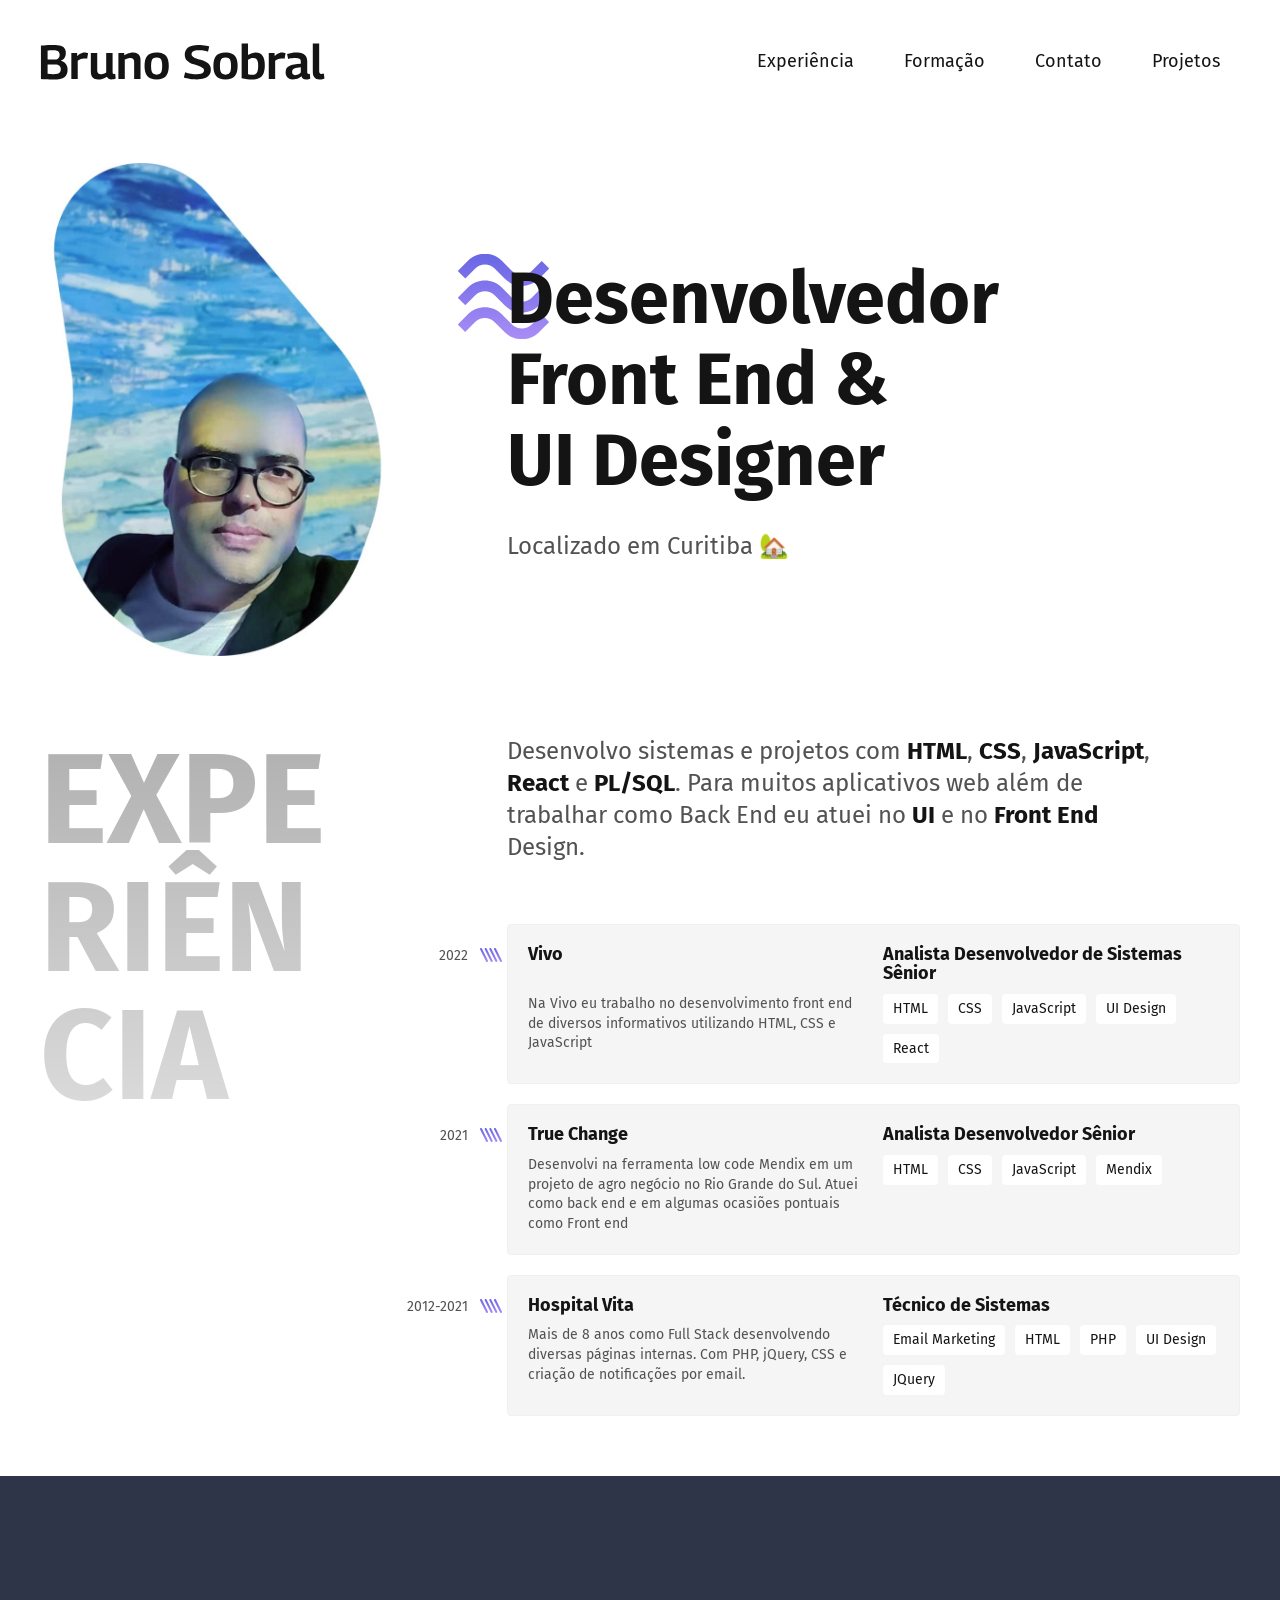
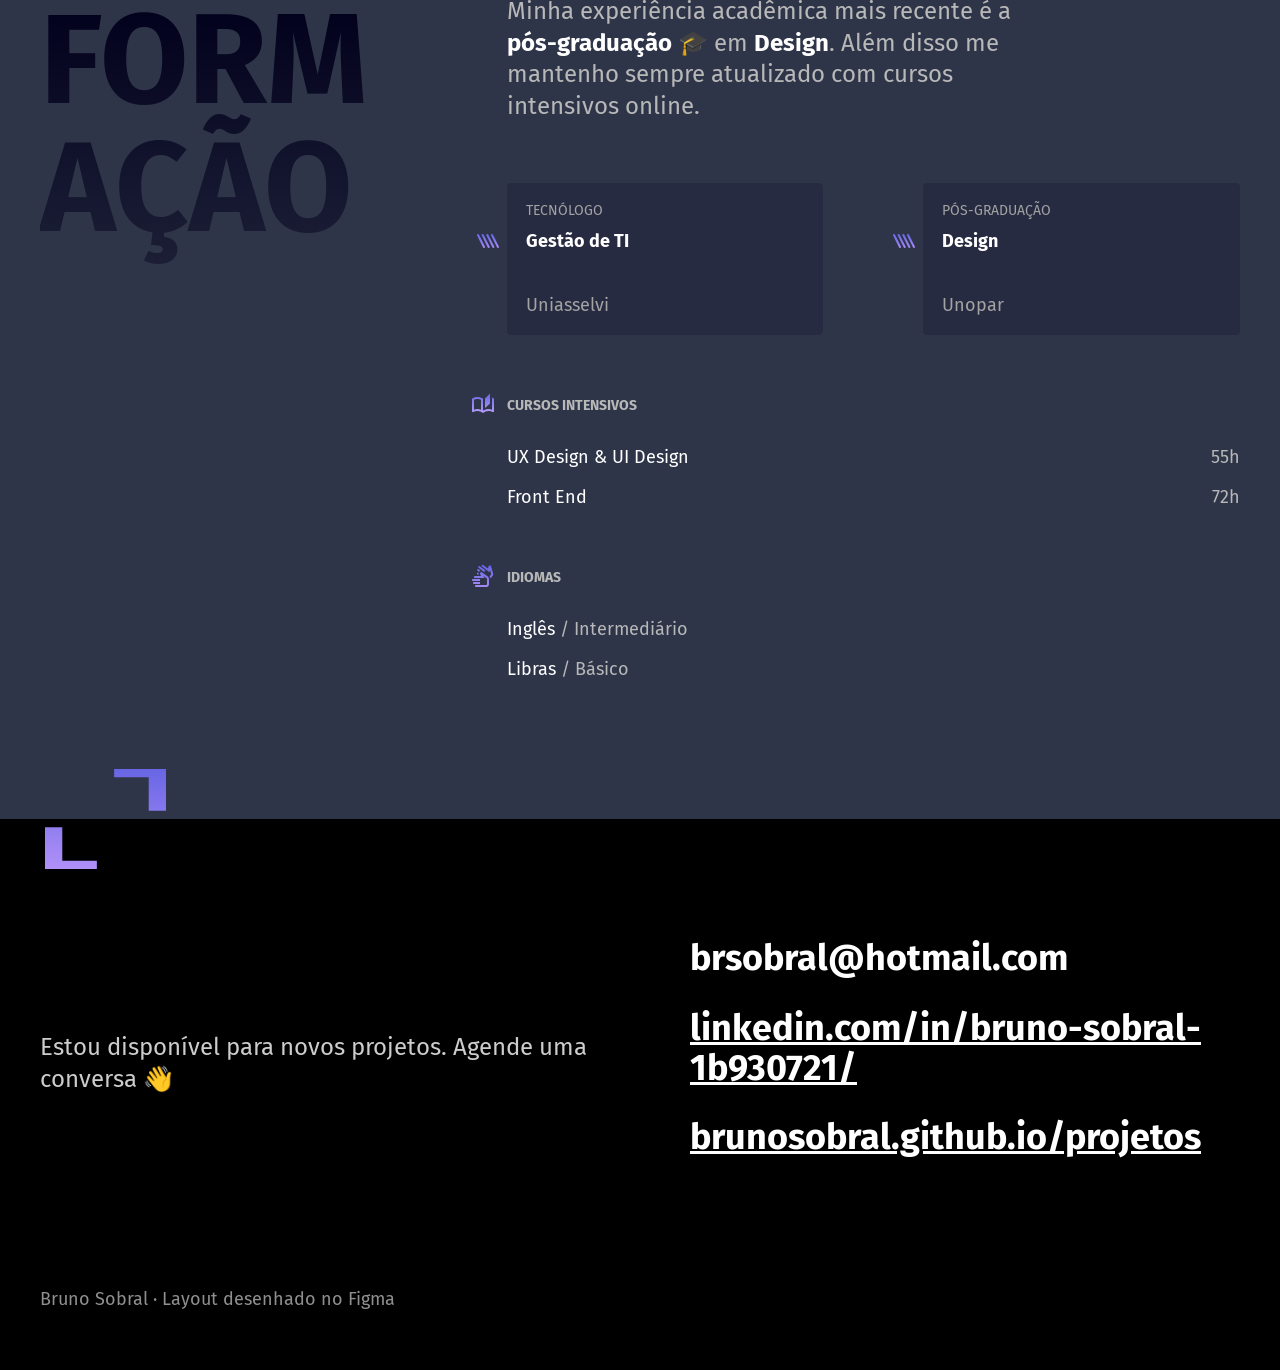
==== commit 1733871a: "Currículo: cargo atual, links e prévia para o LinkedIn; card do currículo na vitrine Co-Authored-By:" ====
--- a/index.html
+++ b/index.html
@@ -4,10 +4,18 @@
 <head>
   <meta charset="UTF-8">
   <meta name="viewport" content="width=device-width">
-  <meta name="description" content="Desenvolvedor Front End & UI Designer Localizado em Curitiba">
-  <title>Bruno Sobral - Desenvolvedor e Designer</title>
+  <meta name="description" content="Currículo de Bruno Sobral, desenvolvedor de sistemas e UI designer em Curitiba. Layout desenhado por ele no Figma e codificado em HTML e CSS.">
+  <meta property="og:type" content="website">
+  <meta property="og:url" content="https://brunosobral.github.io/">
+  <meta property="og:title" content="Bruno Sobral: currículo">
+  <meta property="og:description" content="Desenvolvedor de sistemas e UI designer em Curitiba. Currículo desenhado no Figma e codificado em HTML e CSS.">
+  <meta property="og:image" content="https://brunosobral.github.io/og-curriculo.png">
+  <meta property="og:image:width" content="1200">
+  <meta property="og:image:height" content="627">
+  <meta name="twitter:card" content="summary_large_image">
+  <title>Bruno Sobral: desenvolvedor e designer</title>
   <link rel="stylesheet" href="./css/style.min.css">
-  <link rel="icon" href="./favicon.svg" type="image/sgv+xml">
+  <link rel="icon" href="./favicon.svg" type="image/svg+xml">
   <link rel="preconnect" href="https://fonts.googleapis.com">
   <link rel="preconnect" href="https://fonts.gstatic.com" crossorigin>
   <link href="https://fonts.googleapis.com/css2?family=Fira+Sans:wght@400;700&display=swap" rel="stylesheet">
@@ -21,6 +29,7 @@
         <li><a href="#experiencia">Experiência</a></li>
         <li><a href="#formacao">Formação</a></li>
         <li><a href="#contato">Contato</a></li>
+        <li><a href="/projetos/">Projetos</a></li>
       </ul>
     </nav>
   </header>
@@ -37,8 +46,8 @@
     <h2 class="subtitulo">Experiência</h2>
     <div>
       <p class="experiencia-texto">Desenvolvo sistemas e projetos
-        utilizando apenas <strong>HTML</strong>,
-        <strong>CSS</strong> e <strong>JavaScript</strong>.
+        com <strong>HTML</strong>, <strong>CSS</strong>,
+        <strong>JavaScript</strong>, <strong>React</strong> e <strong>PL/SQL</strong>.
         Para muitos aplicativos web além de trabalhar como Back End eu
         atuei no <strong>UI</strong> e no
         <strong>Front End</strong> Design.
@@ -47,7 +56,7 @@
       <div class="empresa">
         <span class="empresa-ano">2022</span>
         <h3 class="empresa-titulo">Vivo</h3>
-        <span class="empresa-titulo">Analista Sênior</span>
+        <span class="empresa-titulo">Analista Desenvolvedor de Sistemas Sênior</span>
         <p class="empresa-texto">Na Vivo eu trabalho no desenvolvimento front end de diversos informativos utilizando HTML, CSS e JavaScript</p>
         <ul class="empresa-habilidades">
           <li>HTML</li>
@@ -75,7 +84,7 @@
         <span class="empresa-ano">2012-2021</span>
         <h3 class="empresa-titulo">Hospital Vita</h3>
         <span class="empresa-titulo">Técnico de Sistemas</span>
-        <p class="empresa-texto">Mais de 8 anos como Full Stack desenvolvendo diversas páginas internas. Com PHP, JQSuery, CSS e criação de notificações por email.</p>
+        <p class="empresa-texto">Mais de 8 anos como Full Stack desenvolvendo diversas páginas internas. Com PHP, jQuery, CSS e criação de notificações por email.</p>
         <ul class="empresa-habilidades">
           <li>Email Marketing</li>
           <li>HTML</li>
@@ -91,9 +100,9 @@
     <div class="formacao-container">
       <h2 class="subtitulo">Formação</h2>
       <div>
-        <p class="formacao-texto"> Minha mais recente
-          experiência acadêmica é a
-          <strong>pós graduaçao</strong> 🎓 que estou realizando de <strong>Design</strong>.
+        <p class="formacao-texto"> Minha experiência acadêmica
+          mais recente é a
+          <strong>pós-graduação</strong> 🎓 em <strong>Design</strong>.
           Além disso me mantenho sempre atualizado
           com cursos intensivos online.
         </p>
@@ -105,7 +114,7 @@
             <span class="faculdade-instituicao">Uniasselvi</span>
           </li>
           <li class="faculdade">
-            <span class="faculdade-tipo">Pós Graduação</span>
+            <span class="faculdade-tipo">Pós-graduação</span>
             <h3 class="faculdade-curso">Design</h3>
             <span class="faculdade-instituicao">Unopar</span>
           </li>
@@ -138,10 +147,10 @@
       <p class="footer-texto">Estou disponível para novos projetos. Agende uma conversa 👋</p>
       <ul class="footer-contato">
         <li>brsobral@hotmail.com</li>
-        <li>+55 41 9999-9999</li>
-        <li><a href="/">linkedin.com/in/bruno-sobral-1b930721/</a></li>
+        <li><a href="https://www.linkedin.com/in/bruno-sobral-1b930721/">linkedin.com/in/bruno-sobral-1b930721/</a></li>
+        <li><a href="/projetos/">brunosobral.github.io/projetos</a></li>
       </ul>
-      <p class="footer-copy">Bruno Sobral</p>
+      <p class="footer-copy">Bruno Sobral · Layout desenhado no Figma</p>
     </div>
   </footer>
 
--- a/css/style.min.css
+++ b/css/style.min.css
@@ -1 +1 @@
-.header{display:flex;justify-content:space-between;align-items:center;padding:40px 20px;margin:0 auto;max-width:1200px}.header-menu{display:flex;gap:10px;flex-wrap:wrap;justify-content:center}.header-menu a{font-size:1.125rem;line-height:1.3;padding:10px 20px;text-decoration:none;color:#141414;display:block}@media (max-width:800px){.header{flex-direction:column;gap:40px;padding:20px}.header a{background:#f5f5f5;border-radius:4px}}body{margin:0;font-family:"Fira Sans",Arial,sans-serif;color:#141414}h1,h2,h3,p{margin:0}ul{margin:0;padding:0;list-style:none}img{max-width:100%;height:auto;display:block}.subtitulo{font-size:8rem;line-height:1;text-transform:uppercase;word-break:break-all;max-width:4ch}@media (max-width:800px){.subtitulo{font-size:3rem;text-transform:capitalize;max-width:initial!important}}.introducao{max-width:1200px;padding:40px 20px;margin:0 auto;display:grid;grid-template-columns:1fr 2fr;gap:100px;align-items:center}.introducao h1{font-size:4.5rem;line-height:1.125;margin-bottom:30px;position:relative}.introducao h1::before{content:"";display:block;width:61px;height:57px;background:url("../img2/ondas2.svg") no-repeat center;position:absolute;z-index:-1;top:9px;left:-45px}.introducao p{font-size:1.5rem;color:#525252}@media (max-width:1000px){.introducao h1{font-size:3rem}}@media (max-width:800px){.introducao{grid-template-columns:1fr 1fr;gap:40px}.introducao h1{font-size:2rem}.introducao h1::before{background:url("../img2/setas_big_icon.svg") no-repeat center;width:30px;height:10px;left:0;top:-10px}}@media (max-width:400px){.introducao img{display:none}.introducao{grid-template-columns:1fr}}.experiencia{max-width:1200px;padding:40px 20px;margin:0 auto;display:grid;grid-template-columns:1fr 2fr;gap:100px}.experiencia .subtitulo{background:linear-gradient(#8f8f8fb3,#fff);-webkit-background-clip:text;-webkit-text-fill-color:transparent;-moz-text-fill-color:transparent;-moz-background-clip:text}.experiencia-texto{font-size:1.5rem;line-height:1.33;margin-bottom:60px;max-width:50ch;color:#525252}.experiencia-texto strong{color:#141414}.empresa{display:grid;grid-template-columns:1fr 1fr;padding:20px;background:#f5f5f5;border:1px solid #f0f0f0;margin-bottom:20px;border-radius:4px;position:relative;gap:10px 20px}.empresa::before{content:"";display:block;width:22.04px;height:14.04px;background:url("../img2/chuva.svg");position:absolute;top:23px;left:-28px}.empresa-ano{position:absolute;top:22px;left:-120px;color:#525252;font-size:.875rem;width:80px;text-align:right}.empresa-titulo{font-size:1.125rem;line-height:1.1;font-weight:700}.empresa-texto{font-size:.875rem;line-height:1.4;color:#525252}.empresa-habilidades{display:flex;flex-wrap:wrap;gap:10px;align-content:start}.empresa-habilidades li{font-size:.875rem;line-height:1.4;border-radius:4px;background:#fff;padding:5px 10px}@media (max-width:800px){.experiencia{grid-template-columns:1fr;gap:40px}.experiencia .subtitulo{color:#e0e0e0;-webkit-text-fill-color:#141414;padding:0!important}.experiencia-texto{font-size:1.25rem}.empresa-ano{position:initial;order:1;width:initial;text-align:left}.empresa::before{width:17.25px;height:16px;background:url("../img2/ondas.svg");top:21px;left:-10px}}@media (max-width:400px){.empresa{grid-template-columns:1fr}}.formacao{background:#2f3549;color:#fff}.formacao-container{max-width:1200px;padding:120px 20px;margin:0 auto;display:grid;grid-template-columns:1fr 2fr;gap:100px;position:relative}.formacao-container::after{content:"";display:block;width:130px;height:100px;background:url(../img2/setas2.svg) no-repeat center;position:absolute;bottom:-50px;left:20px}.formacao .subtitulo{background:linear-gradient(#01001c,#484f60);-webkit-background-clip:text;-webkit-text-fill-color:transparent;-moz-text-fill-color:transparent;-moz-background-clip:text;max-width:5ch}.formacao-texto{font-size:1.5rem;line-height:1.33;max-width:40ch;margin-bottom:60px;color:#b8b8b8}.formacao-texto strong{color:#fff}.faculdade-lista{display:flex;flex-wrap:wrap;gap:100px;margin-bottom:60px}.faculdade{background:#272b41;padding:18px;border-radius:4px;flex:1;display:flex;flex-direction:column;border:1px solid #262b43}.faculdade-tipo{font-size:.875rem;text-transform:uppercase;color:#a3a3a3;margin-bottom:10px}.faculdade-curso{flex:1;font-size:1.125rem;line-height:1.4;margin-bottom:40px;position:relative}.faculdade-curso::before{content:"";display:block;width:22.04px;height:14.04px;background:url("../img2/chuva.svg");position:absolute;left:-49px;top:5px}.faculdade-instituicao{font-size:1.125rem;color:#a3a3a3}.cursos{margin-bottom:60px}.formacao-extra h3{font-size:.875rem;line-height:1.4rem;color:#b8b8b8;text-transform:uppercase;margin-bottom:30px;position:relative}.formacao-extra h3::before{display:block;content:"";width:24px;height:24px;background:url(../img2/book.svg) no-repeat center center;position:absolute;left:-36px;top:-4px}.cursos h3::before{background:url(../img2/book.svg) no-repeat center center}.idiomas h3::before{background:url(../img2/language.svg) no-repeat center center}.formacao-extra li{font-size:1.125rem;line-height:1.1;margin-bottom:20px}.formacao-extra span{color:#b8b8b8}.cursos li{display:flex;justify-content:space-between}@media (max-width:800px){.formacao-container{grid-template-columns:1fr;padding:60px 20px;gap:40px}.formacao .subtitulo{color:#fff;-webkit-text-fill-color:#fff}.formacao-texto{font-size:1.25rem}.faculdade-lista{gap:60px}.formacao-extra h3::before{position:initial;margin-bottom:10px}.faculdade-curso::before{background:url("../img2/ondas.svg");width:17.25px;height:16px;left:-29px;top:3px}}@media (max-width:400px){.faculdade-lista{gap:40px}}.footer{background:#000}.footer-container{max-width:1200px;padding:120px 20px 60px 20px;margin:0 auto;display:grid;grid-template-columns:1fr 1fr;gap:100px;align-items:center}.footer-texto{font-size:1.5rem;line-height:1.33;color:#ccc}.footer-contato li{font-weight:700;font-size:2.25rem;line-height:1.1;color:#fff;margin-bottom:30px}.footer-contato li a{color:#fff}.footer-copy{grid-column:1/-1;font-size:1.125rem;color:#8f8f8f}@media (max-width:800px){.footer-container{grid-template-columns:1fr;gap:40px}.footer-contato li{font-size:1.5rem}}+.header{display:flex;justify-content:space-between;align-items:center;padding:40px 20px;margin:0 auto;max-width:1200px}.header-menu{display:flex;gap:10px;flex-wrap:wrap;justify-content:center}.header-menu a{font-size:1.125rem;line-height:1.3;padding:10px 20px;text-decoration:none;color:#141414;display:block}@media (max-width:800px){.header{flex-direction:column;gap:40px;padding:20px}.header a{background:#f5f5f5;border-radius:4px}}body{margin:0;font-family:"Fira Sans",Arial,sans-serif;color:#141414}h1,h2,h3,p{margin:0}ul{margin:0;padding:0;list-style:none}img{max-width:100%;height:auto;display:block}.subtitulo{font-size:8rem;line-height:1;text-transform:uppercase;word-break:break-all;max-width:4ch}@media (max-width:800px){.subtitulo{font-size:3rem;text-transform:capitalize;max-width:initial!important}}.introducao{max-width:1200px;padding:40px 20px;margin:0 auto;display:grid;grid-template-columns:1fr 2fr;gap:100px;align-items:center}.introducao h1{font-size:4.5rem;line-height:1.125;margin-bottom:30px;position:relative}.introducao h1::before{content:"";display:block;width:61px;height:57px;background:url("../img2/ondas2.svg") no-repeat center;position:absolute;z-index:-1;top:9px;left:-34px;transform:scale(1.5)}.introducao p{font-size:1.5rem;color:#525252}@media (max-width:1000px){.introducao h1{font-size:3rem}}@media (max-width:800px){.introducao{grid-template-columns:1fr 1fr;gap:40px}.introducao h1{font-size:2rem}.introducao h1::before{background:url("../img2/setas_big_icon.svg") no-repeat center;width:30px;height:10px;left:0;top:-10px}}@media (max-width:400px){.introducao img{display:none}.introducao{grid-template-columns:1fr}}.experiencia{max-width:1200px;padding:40px 20px;margin:0 auto;display:grid;grid-template-columns:1fr 2fr;gap:100px}.experiencia .subtitulo{background:linear-gradient(#8f8f8fb3,#fff);-webkit-background-clip:text;-webkit-text-fill-color:transparent;-moz-text-fill-color:transparent;-moz-background-clip:text}.experiencia-texto{font-size:1.5rem;line-height:1.33;margin-bottom:60px;max-width:50ch;color:#525252}.experiencia-texto strong{color:#141414}.empresa{display:grid;grid-template-columns:1fr 1fr;padding:20px;background:#f5f5f5;border:1px solid #f0f0f0;margin-bottom:20px;border-radius:4px;position:relative;gap:10px 20px}.empresa::before{content:"";display:block;width:22.04px;height:14.04px;background:url("../img2/chuva.svg");position:absolute;top:23px;left:-28px}.empresa-ano{position:absolute;top:22px;left:-120px;color:#525252;font-size:.875rem;width:80px;text-align:right}.empresa-titulo{font-size:1.125rem;line-height:1.1;font-weight:700}.empresa-texto{font-size:.875rem;line-height:1.4;color:#525252}.empresa-habilidades{display:flex;flex-wrap:wrap;gap:10px;align-content:start}.empresa-habilidades li{font-size:.875rem;line-height:1.4;border-radius:4px;background:#fff;padding:5px 10px}@media (max-width:800px){.experiencia{grid-template-columns:1fr;gap:40px}.experiencia .subtitulo{color:#e0e0e0;-webkit-text-fill-color:#141414;padding:0!important}.experiencia-texto{font-size:1.25rem}.empresa-ano{position:initial;order:1;width:initial;text-align:left}.empresa::before{width:17.25px;height:16px;background:url("../img2/ondas.svg");top:21px;left:-10px}}@media (max-width:400px){.empresa{grid-template-columns:1fr}}.formacao{background:#2f3549;color:#fff}.formacao-container{max-width:1200px;padding:120px 20px;margin:0 auto;display:grid;grid-template-columns:1fr 2fr;gap:100px;position:relative}.formacao-container::after{content:"";display:block;width:130px;height:100px;background:url(../img2/setas2.svg) no-repeat center;position:absolute;bottom:-50px;left:20px}.formacao .subtitulo{background:linear-gradient(#01001c,#484f60);-webkit-background-clip:text;-webkit-text-fill-color:transparent;-moz-text-fill-color:transparent;-moz-background-clip:text;max-width:5ch}.formacao-texto{font-size:1.5rem;line-height:1.33;max-width:40ch;margin-bottom:60px;color:#b8b8b8}.formacao-texto strong{color:#fff}.faculdade-lista{display:flex;flex-wrap:wrap;gap:100px;margin-bottom:60px}.faculdade{background:#272b41;padding:18px;border-radius:4px;flex:1;display:flex;flex-direction:column;border:1px solid #262b43}.faculdade-tipo{font-size:.875rem;text-transform:uppercase;color:#a3a3a3;margin-bottom:10px}.faculdade-curso{flex:1;font-size:1.125rem;line-height:1.4;margin-bottom:40px;position:relative}.faculdade-curso::before{content:"";display:block;width:22.04px;height:14.04px;background:url("../img2/chuva.svg");position:absolute;left:-49px;top:5px}.faculdade-instituicao{font-size:1.125rem;color:#a3a3a3}.cursos{margin-bottom:60px}.formacao-extra h3{font-size:.875rem;line-height:1.4rem;color:#b8b8b8;text-transform:uppercase;margin-bottom:30px;position:relative}.formacao-extra h3::before{display:block;content:"";width:24px;height:24px;background:url(../img2/book.svg) no-repeat center center;position:absolute;left:-36px;top:-4px}.cursos h3::before{background:url(../img2/book.svg) no-repeat center center}.idiomas h3::before{background:url(../img2/language.svg) no-repeat center center}.formacao-extra li{font-size:1.125rem;line-height:1.1;margin-bottom:20px}.formacao-extra span{color:#b8b8b8}.cursos li{display:flex;justify-content:space-between}@media (max-width:800px){.formacao-container{grid-template-columns:1fr;padding:60px 20px;gap:40px}.formacao-container::after{left:0;transform:scale(.7)}.formacao .subtitulo{color:#fff;-webkit-text-fill-color:#fff}.formacao-texto{font-size:1.25rem}.faculdade-lista{gap:60px}.formacao-extra h3::before{position:initial;margin-bottom:10px}.faculdade-curso::before{background:url("../img2/ondas.svg");width:17.25px;height:16px;left:-29px;top:3px}}@media (max-width:400px){.faculdade-lista{gap:40px}.formacao-container::after{left:-20px;transform:scale(.5)}}.footer{background:#000}.footer-container{max-width:1200px;padding:120px 20px 60px 20px;margin:0 auto;display:grid;grid-template-columns:1fr 1fr;gap:100px;align-items:center}.footer-texto{font-size:1.5rem;line-height:1.33;color:#ccc}.footer-contato li{font-weight:700;font-size:2.25rem;line-height:1.1;color:#fff;margin-bottom:30px}.footer-contato li a{color:#fff}.footer-copy{grid-column:1/-1;font-size:1.125rem;color:#8f8f8f}@media (max-width:800px){.footer-container{grid-template-columns:1fr;gap:40px}.footer-contato li{font-size:1.5rem}}
